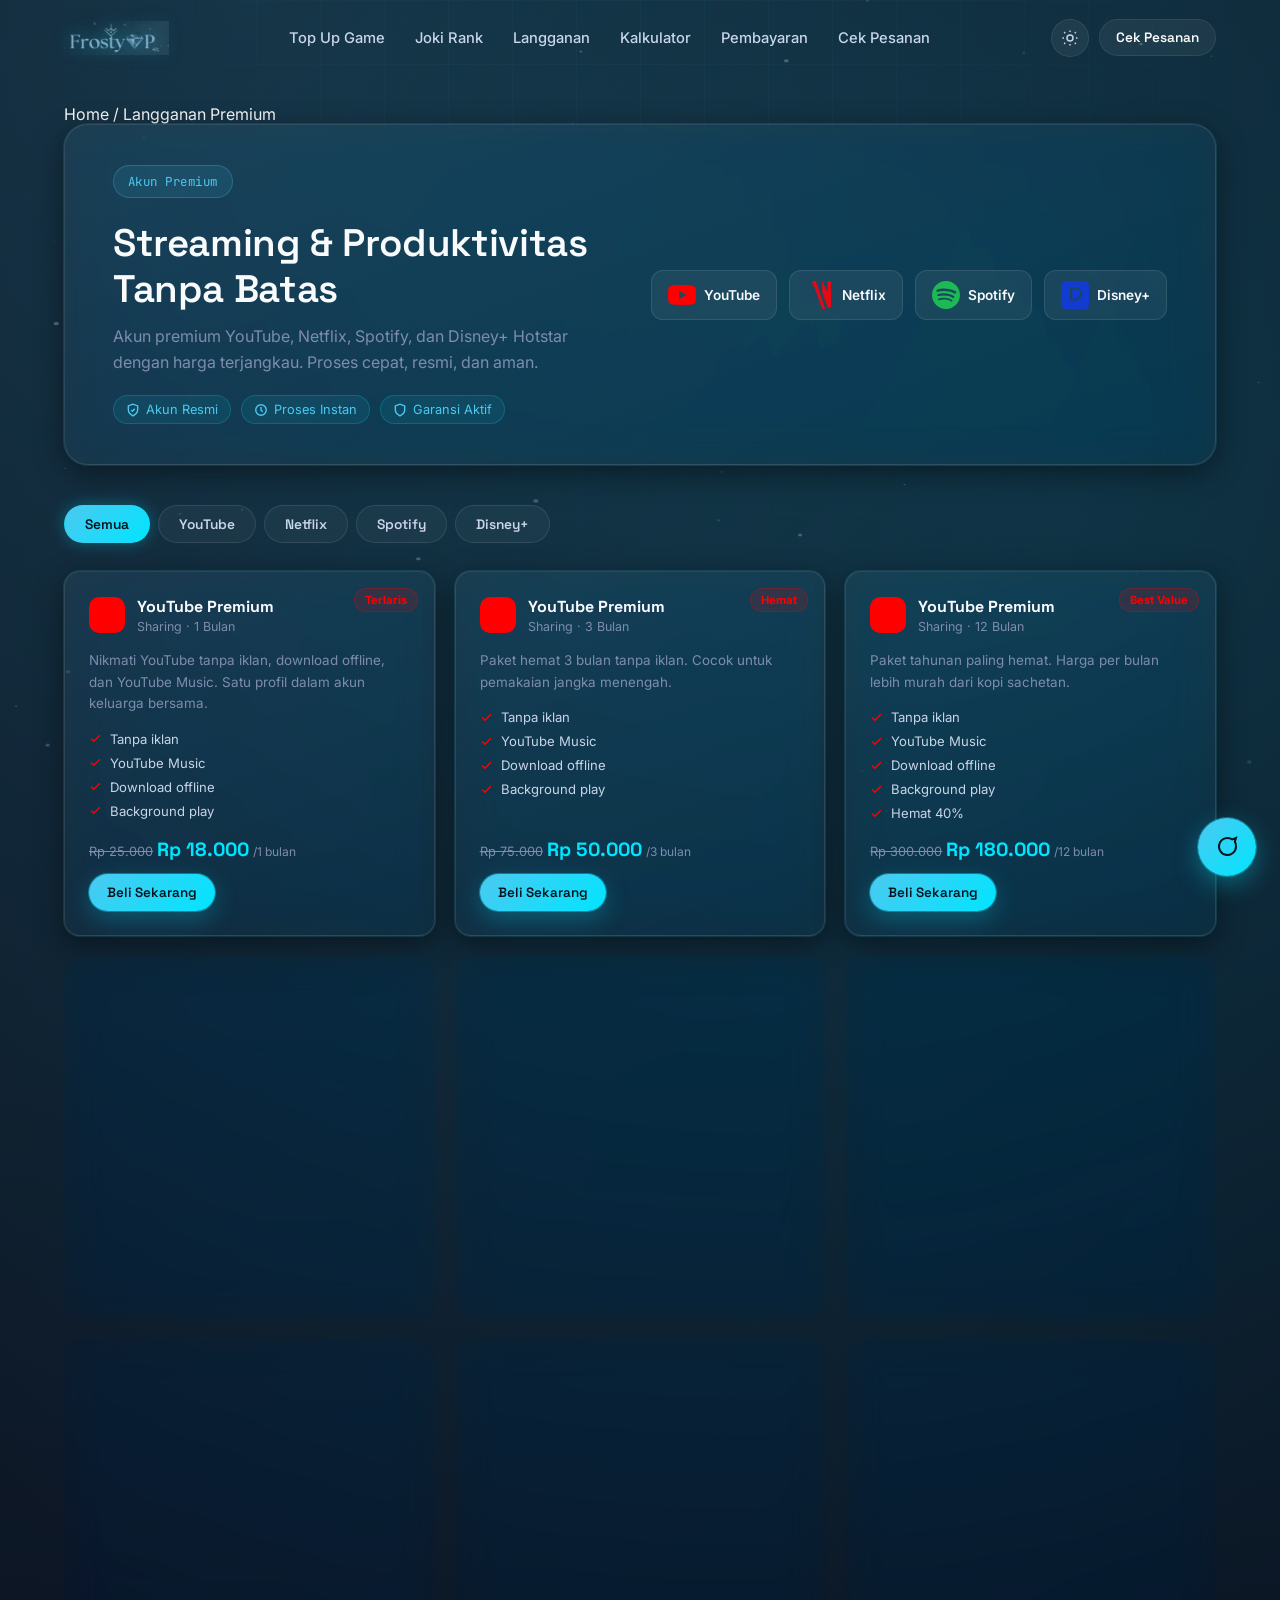
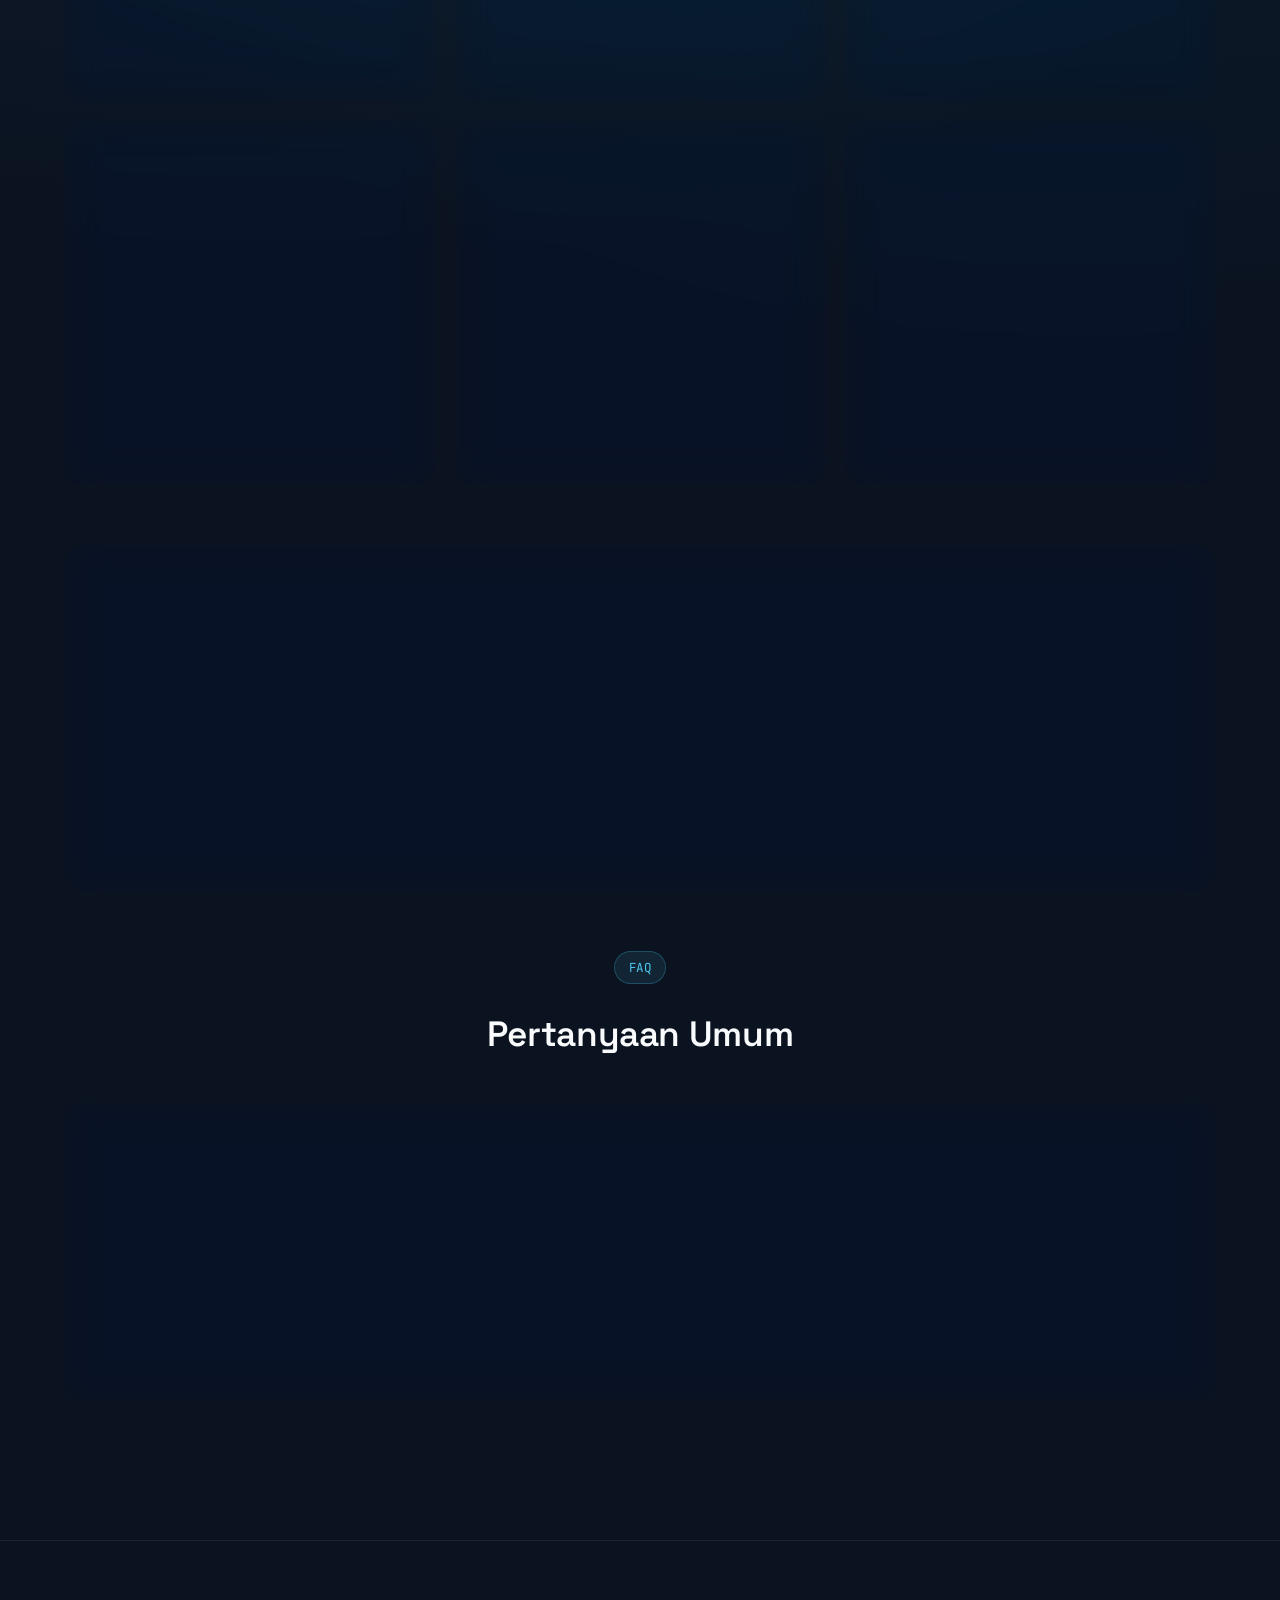
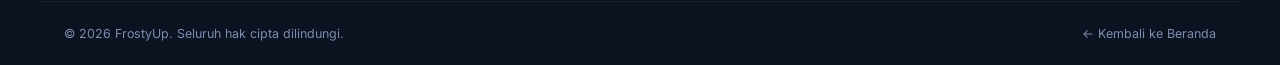
==== apk.html @ 69b1273c "Add files via upload" ====
<!DOCTYPE html>
<html lang="id">
<head>
<meta charset="UTF-8">
<meta name="viewport" content="width=device-width, initial-scale=1.0">
<title>Langganan Premium — FrostyUp</title>
<meta name="description" content="Beli akun premium YouTube, Netflix, Spotify, Disney+ Hotstar harga murah, proses otomatis, dan aman di FrostyUp.">
<link rel="preconnect" href="https://fonts.googleapis.com">
<link rel="preconnect" href="https://fonts.gstatic.com" crossorigin>
<link href="https://fonts.googleapis.com/css2?family=Space+Grotesk:wght@500;600;700&family=Inter:wght@400;500;600;700&family=JetBrains+Mono:wght@500&display=swap" rel="stylesheet">
<link rel="stylesheet" href="style.css">
<link rel="stylesheet" href="apk.css">
</head>
<body>

<div class="bg-frost" aria-hidden="true">
  <canvas id="frostCanvas"></canvas>
  <div class="bg-grid"></div>
</div>

<!-- NAVBAR -->
<header class="nav" id="nav">
  <div class="nav-inner container">
    <a href="index.html" class="brand">
      <span class="brand-mark">
        <img src="logo.png" alt="FrostyUp" class="brand-logo-img">
      </span>
    </a>
    <nav class="nav-links">
      <a href="index.html#games">Top Up Game</a>
      <a href="joki.html">Joki Rank</a>
      <a href="apk.html" class="active">Langganan</a>
      <a href="kalkulator.html">Kalkulator</a>
      <a href="index.html#payment">Pembayaran</a>
      <a href="index.html#cek-pesanan">Cek Pesanan</a>
    </nav>
    <div class="nav-actions">
      <button class="icon-btn" id="themeToggle" aria-label="Ganti tema">
        <svg id="iconSun" viewBox="0 0 24 24" width="18" height="18" fill="none" stroke="currentColor" stroke-width="2"><circle cx="12" cy="12" r="4"/><path d="M12 2v2M12 20v2M4.2 4.2l1.4 1.4M18.4 18.4l1.4 1.4M2 12h2M20 12h2M4.2 19.8l1.4-1.4M18.4 5.6l1.4-1.4"/></svg>
        <svg id="iconMoon" viewBox="0 0 24 24" width="18" height="18" fill="none" stroke="currentColor" stroke-width="2" style="display:none"><path d="M21 12.8A9 9 0 1 1 11.2 3a7 7 0 0 0 9.8 9.8Z"/></svg>
      </button>
      <a href="index.html#cek-pesanan" class="btn btn-ghost btn-sm">Cek Pesanan</a>
    </div>
    <button class="burger" id="burger" aria-label="Buka menu" aria-expanded="false"><span></span><span></span><span></span></button>
  </div>
</header>

<div class="mobile-drawer" id="mobileDrawer">
  <a href="index.html#games">Top Up Game</a>
  <a href="joki.html">Joki Rank</a>
  <a href="apk.html">Langganan</a>
  <a href="kalkulator.html">Kalkulator</a>
  <a href="index.html#payment">Pembayaran</a>
  <a href="index.html#cek-pesanan">Cek Pesanan</a>
</div>

<main class="apk-main">
  <div class="container">

    <nav class="breadcrumb" aria-label="Breadcrumb">
      <a href="index.html">Home</a>
      <span>/</span>
      <span class="current">Langganan Premium</span>
    </nav>

    <!-- HERO -->
    <div class="apk-hero glass">
      <div class="apk-hero-text">
        <span class="eyebrow eyebrow-light">Akun Premium</span>
        <h1>Streaming &amp; Produktivitas<br>Tanpa Batas</h1>
        <p class="muted">Akun premium YouTube, Netflix, Spotify, dan Disney+ Hotstar dengan harga terjangkau. Proses cepat, resmi, dan aman.</p>
        <div class="apk-hero-badges">
          <span class="trust-badge"><svg width="14" height="14" viewBox="0 0 24 24" fill="none" stroke="currentColor" stroke-width="2.4"><path d="M12 2 4 5v6c0 5 3.5 8.5 8 11 4.5-2.5 8-6 8-11V5l-8-3Z"/><path d="m9 12 2 2 4-4"/></svg> Akun Resmi</span>
          <span class="trust-badge"><svg width="14" height="14" viewBox="0 0 24 24" fill="none" stroke="currentColor" stroke-width="2.4"><circle cx="12" cy="12" r="9"/><path d="M12 7v5l3 3"/></svg> Proses Instan</span>
          <span class="trust-badge"><svg width="14" height="14" viewBox="0 0 24 24" fill="none" stroke="currentColor" stroke-width="2.4"><path d="M12 22s8-4 8-10V5l-8-3-8 3v7c0 6 8 10 8 10Z"/></svg> Garansi Aktif</span>
        </div>
      </div>
      <div class="apk-hero-logos">
        <div class="app-logo-chip yt">
          <svg viewBox="0 0 24 24" width="28" height="28" fill="#FF0000"><path d="M23.5 6.2a3 3 0 0 0-2.1-2.1C19.5 3.5 12 3.5 12 3.5s-7.5 0-9.4.6A3 3 0 0 0 .5 6.2C0 8.1 0 12 0 12s0 3.9.5 5.8a3 3 0 0 0 2.1 2.1c1.9.6 9.4.6 9.4.6s7.5 0 9.4-.6a3 3 0 0 0 2.1-2.1C24 15.9 24 12 24 12s0-3.9-.5-5.8ZM9.7 15.5V8.5l6.3 3.5-6.3 3.5Z"/></svg>
          YouTube
        </div>
        <div class="app-logo-chip nf">
          <svg viewBox="0 0 24 24" width="28" height="28" fill="#E50914"><path d="M5.398 0v.006c3.028 8.556 5.37 15.175 8.348 23.622.943.26 1.89.516 2.833.771L8.487 0H5.398zm8.489 0v9.63L18.6 22.951c.942-.259 1.89-.515 2.833-.771V0h-2.946v9.63zm-5.54 0H5.398v2.996h2.949V0zm-2.946 0v2.996h2.946V0H5.401Z"/></svg>
          Netflix
        </div>
        <div class="app-logo-chip sp">
          <svg viewBox="0 0 24 24" width="28" height="28" fill="#1DB954"><path d="M12 0C5.4 0 0 5.4 0 12s5.4 12 12 12 12-5.4 12-12S18.66 0 12 0zm5.521 17.34c-.24.359-.66.48-1.021.24-2.82-1.74-6.36-2.101-10.561-1.141-.418.122-.779-.179-.899-.539-.12-.421.18-.78.54-.9 4.56-1.021 8.52-.6 11.64 1.32.42.18.479.659.301 1.02zm1.44-3.3c-.301.42-.841.6-1.262.3-3.239-1.98-8.159-2.58-11.939-1.38-.479.12-1.02-.12-1.14-.6-.12-.48.12-1.021.6-1.141C9.6 9.9 15 10.561 18.72 12.84c.361.181.54.78.241 1.2zm.12-3.36C15.24 8.4 8.82 8.16 5.16 9.301c-.6.179-1.2-.181-1.38-.721-.18-.601.18-1.2.72-1.381 4.26-1.26 11.28-1.02 15.721 1.621.539.3.719 1.02.419 1.56-.299.421-1.02.599-1.559.3z"/></svg>
          Spotify
        </div>
        <div class="app-logo-chip ds">
          <svg viewBox="0 0 24 24" width="28" height="28" fill="#113CCF"><path d="M3.78 0a3.782 3.782 0 0 0-2.67 1.107A3.782 3.782 0 0 0 0 3.776v16.448A3.782 3.782 0 0 0 3.78 24h16.44A3.782 3.782 0 0 0 24 20.224V3.776A3.782 3.782 0 0 0 20.22 0H3.78zm8.326 5.488c1.71 0 3.098.52 4.164 1.557 1.066 1.038 1.6 2.396 1.6 4.078 0 1.672-.54 3.025-1.617 4.063-1.078 1.037-2.472 1.556-4.18 1.556H7.788V5.488h4.318zm-.07 1.665H9.57v7.924h2.504c1.276 0 2.277-.377 3.003-1.132.726-.755 1.09-1.79 1.09-3.104 0-1.303-.36-2.328-1.08-3.077-.718-.748-1.717-1.121-2.995-1.121l-.035.51z"/></svg>
          Disney+
        </div>
      </div>
    </div>

    <!-- FILTER TABS -->
    <div class="apk-filter-wrap" id="apkFilterWrap">
      <button class="apk-filter-btn active" data-filter="all">Semua</button>
      <button class="apk-filter-btn" data-filter="youtube">YouTube</button>
      <button class="apk-filter-btn" data-filter="netflix">Netflix</button>
      <button class="apk-filter-btn" data-filter="spotify">Spotify</button>
      <button class="apk-filter-btn" data-filter="disney">Disney+</button>
    </div>

    <!-- PRODUCT GRID -->
    <div class="apk-grid" id="apkGrid">
      <!-- Diisi oleh apk.js -->
    </div>

    <!-- HOW IT WORKS -->
    <section class="apk-how glass" style="margin-top:60px;">
      <div class="section-head">
        <span class="eyebrow eyebrow-light">Cara Pembelian</span>
        <h2>Cara Beli Akun Premium</h2>
      </div>
      <div class="apk-steps">
        <div class="apk-step">
          <div class="apk-step-num">1</div>
          <h4>Pilih Produk</h4>
          <p class="muted">Pilih layanan dan durasi langganan yang sesuai kebutuhanmu.</p>
        </div>
        <div class="apk-step-arrow">
          <svg width="24" height="24" viewBox="0 0 24 24" fill="none" stroke="currentColor" stroke-width="2"><path d="M5 12h14M13 6l6 6-6 6"/></svg>
        </div>
        <div class="apk-step">
          <div class="apk-step-num">2</div>
          <h4>Isi Data Kontak</h4>
          <p class="muted">Masukkan email aktifmu untuk pengiriman akun/informasi login.</p>
        </div>
        <div class="apk-step-arrow">
          <svg width="24" height="24" viewBox="0 0 24 24" fill="none" stroke="currentColor" stroke-width="2"><path d="M5 12h14M13 6l6 6-6 6"/></svg>
        </div>
        <div class="apk-step">
          <div class="apk-step-num">3</div>
          <h4>Bayar</h4>
          <p class="muted">Pilih metode pembayaran favoritmu — QRIS, transfer bank, e-wallet.</p>
        </div>
        <div class="apk-step-arrow">
          <svg width="24" height="24" viewBox="0 0 24 24" fill="none" stroke="currentColor" stroke-width="2"><path d="M5 12h14M13 6l6 6-6 6"/></svg>
        </div>
        <div class="apk-step">
          <div class="apk-step-num">4</div>
          <h4>Terima Info Akun</h4>
          <p class="muted">Data akun/voucher dikirim otomatis ke emailmu dalam hitungan menit.</p>
        </div>
      </div>
    </section>

    <!-- FAQ -->
    <section style="margin-top:60px; margin-bottom:60px;">
      <div class="section-head">
        <span class="eyebrow eyebrow-light">FAQ</span>
        <h2>Pertanyaan Umum</h2>
      </div>
      <div class="apk-faq-list glass">
        <details class="apk-faq-item">
          <summary>Apakah akun yang dijual resmi/legal?</summary>
          <p>Ya. Semua akun yang kami jual adalah akun resmi berlisensi dari platform masing-masing. Kami tidak menjual akun hasil pembajakan atau cracking.</p>
        </details>
        <details class="apk-faq-item">
          <summary>Berapa lama akun aktif setelah dibeli?</summary>
          <p>Durasi aktif sesuai dengan paket yang dipilih (1 bulan, 3 bulan, atau 12 bulan), dihitung sejak aktivasi. Detail durasi tertera di setiap kartu produk.</p>
        </details>
        <details class="apk-faq-item">
          <summary>Bagaimana kalau akun bermasalah sebelum masa aktif habis?</summary>
          <p>Semua produk bergaransi selama masa aktif berlangsung. Hubungi CS kami lewat live chat atau WhatsApp, dan kami akan membantu mengganti akun yang bermasalah.</p>
        </details>
        <details class="apk-faq-item">
          <summary>Apakah bisa dipakai di HP dan laptop sekaligus?</summary>
          <p>Tergantung jenis paket. Paket "Sharing" berbagi screen dengan pengguna lain di profil berbeda; paket "Private" khusus untuk akun sendiri yang bisa dipakai di semua perangkat yang didukung masing-masing platform.</p>
        </details>
        <details class="apk-faq-item">
          <summary>Apakah saya perlu ubah password akun?</summary>
          <p>Untuk akun sharing: jangan ubah password karena akan mengganggu pengguna lain. Untuk akun private: kami rekomendasikan untuk mengubah password setelah menerima informasi login.</p>
        </details>
      </div>
    </section>

  </div>
</main>

<!-- FOOTER -->
<footer class="footer">
  <div class="container footer-bottom">
    <span>© 2026 FrostyUp. Seluruh hak cipta dilindungi.</span>
    <a href="index.html">← Kembali ke Beranda</a>
  </div>
</footer>

<!-- FAB -->
<div class="fab-wrap" id="fabWrap">
  <div class="fab-menu" id="fabMenu">
    <a href="#" class="fab-item wa">WhatsApp</a>
    <a href="#" class="fab-item tg">Telegram</a>
    <a href="#" class="fab-item dc">Discord</a>
  </div>
  <button class="fab-main" id="fabMain" aria-label="Buka live chat">
    <svg width="24" height="24" viewBox="0 0 24 24" fill="none" stroke="currentColor" stroke-width="2"><path d="M21 11.5a8.5 8.5 0 1 1-3.8-7.1L21 3l-1.2 3.6c.78 1.36 1.2 2.85 1.2 4.4Z"/></svg>
  </button>
</div>

<div class="toast" id="toast"></div>

<script src="common.js"></script>
<script src="apk.js"></script>
</body>
</html>
---- style.css ----
/* ===================================================================
   FrostyUp — Design Tokens
   Color: Dark Navy #0B1220, Ice Blue #4CC9F0, Cyan Glow #00E5FF,
          White Frost #F8FAFC, Deep Slate #131C2E, Success #2DD4BF
   Type: Space Grotesk (display) / Inter (body) / JetBrains Mono (data)
=================================================================== */

:root{
  --navy: #0B1220;
  --navy-soft: #0F1830;
  --slate: #131C2E;
  --slate-2: #1A2540;
  --ice: #4CC9F0;
  --cyan: #00E5FF;
  --frost: #F8FAFC;
  --frost-dim: #C9D5E8;
  --muted: #7E8CAD;
  --success: #2DD4BF;
  --danger: #FB7185;
  --warn: #FBBF24;

  --grad-cyan: linear-gradient(135deg, var(--ice), var(--cyan));
  --grad-bg: radial-gradient(circle at 20% 0%, rgba(76,201,240,0.16), transparent 55%),
             radial-gradient(circle at 85% 15%, rgba(0,229,255,0.10), transparent 50%),
             var(--navy);

  --radius-sm: 10px;
  --radius-md: 16px;
  --radius-lg: 24px;
  --radius-xl: 32px;

  --shadow-glow: 0 0 0 1px rgba(76,201,240,0.15), 0 8px 30px rgba(0,0,0,0.45);
  --shadow-glow-strong: 0 0 24px rgba(0,229,255,0.35), 0 8px 30px rgba(0,0,0,0.5);

  --ff-display: 'Space Grotesk', 'Inter', sans-serif;
  --ff-body: 'Inter', sans-serif;
  --ff-mono: 'JetBrains Mono', monospace;

  --container: 1200px;
  --nav-h: 76px;

  color-scheme: dark;
}

html.light{
  --navy: #EEF3FB;
  --navy-soft: #F6F9FE;
  --slate: #FFFFFF;
  --slate-2: #F1F5FB;
  --frost: #0B1220;
  --frost-dim: #33425E;
  --muted: #5C6B8A;
  --grad-bg: radial-gradient(circle at 20% 0%, rgba(76,201,240,0.18), transparent 55%),
             radial-gradient(circle at 85% 15%, rgba(0,229,255,0.12), transparent 50%),
             var(--navy);
  color-scheme: light;
}

*{ box-sizing: border-box; margin:0; padding:0; }
html{ scroll-behavior: auto; overflow-x: hidden; max-width: 100%; }

body{
  font-family: var(--ff-body);
  background: var(--grad-bg);
  color: var(--frost);
  -webkit-font-smoothing: antialiased;
  overflow-x: hidden;
  min-height: 100vh;
  transition: background .4s ease, color .4s ease;
}

a{ color: inherit; text-decoration: none; }
ul, ol{ list-style: none; }
img{ max-width: 100%; display:block; }
button{ font-family: inherit; cursor: pointer; border:none; background:none; color:inherit; }
input{ font-family: inherit; }

.container{
  width: 100%;
  max-width: var(--container);
  margin: 0 auto;
  padding: 0 24px;
}

.visually-hidden{
  position:absolute; width:1px; height:1px; overflow:hidden; clip:rect(0,0,0,0);
}

h1,h2,h3,h4,h5{
  font-family: var(--ff-display);
  font-weight: 600;
  line-height: 1.15;
  letter-spacing: -0.01em;
}

.muted{ color: var(--muted); }

.text-gradient{
  background: var(--grad-cyan);
  -webkit-background-clip: text;
  background-clip: text;
  color: transparent;
}

@media (prefers-reduced-motion: reduce){
  *{ animation-duration: 0.001ms !important; animation-iteration-count: 1 !important; transition-duration: 0.001ms !important; scroll-behavior: auto !important; }
}

/* ===================== Background layers ===================== */
.bg-frost{
  position: fixed; inset:0; z-index:-2; overflow:hidden; pointer-events:none;
}
#frostCanvas{ position:absolute; inset:0; width:100%; height:100%; opacity:.55; }
.bg-grid{
  position:absolute; inset:0;
  background-image:
    linear-gradient(rgba(76,201,240,0.05) 1px, transparent 1px),
    linear-gradient(90deg, rgba(76,201,240,0.05) 1px, transparent 1px);
  background-size: 64px 64px;
  mask-image: radial-gradient(circle at 50% 0%, rgba(0,0,0,0.9), transparent 70%);
}

/* ===================== Glassmorphism ===================== */
.glass{
  background: linear-gradient(160deg, rgba(255,255,255,0.06), rgba(255,255,255,0.02));
  border: 1px solid rgba(255,255,255,0.10);
  border-radius: var(--radius-lg);
  backdrop-filter: blur(18px) saturate(140%);
  -webkit-backdrop-filter: blur(18px) saturate(140%);
  box-shadow: var(--shadow-glow);
}
html.light .glass{
  background: linear-gradient(160deg, rgba(255,255,255,0.75), rgba(255,255,255,0.45));
  border: 1px solid rgba(11,18,32,0.08);
  box-shadow: 0 8px 30px rgba(76,201,240,0.12);
}

/* ===================== Buttons ===================== */
.btn{
  display: inline-flex; align-items:center; justify-content:center; gap:8px;
  font-family: var(--ff-display);
  font-weight: 600;
  font-size: 0.95rem;
  padding: 13px 24px;
  border-radius: 999px;
  white-space: nowrap;
  transition: transform .25s ease, box-shadow .25s ease, background .25s ease, color .25s ease, border-color .25s ease;
}
.btn:active{ transform: translateY(1px) scale(.98); }
.btn-sm{ padding: 9px 16px; font-size: 0.85rem; }
.btn-lg{ padding: 16px 30px; font-size: 1rem; }

.btn-primary{
  background: var(--grad-cyan);
  color: #04141C;
  box-shadow: 0 0 0 1px rgba(0,229,255,0.4), 0 8px 24px rgba(0,229,255,0.25);
}
.btn-primary:hover{
  box-shadow: 0 0 0 1px rgba(0,229,255,0.6), 0 0 30px rgba(0,229,255,0.55), 0 10px 28px rgba(0,229,255,0.3);
  transform: translateY(-2px);
}

.btn-outline{
  background: transparent;
  border: 1.5px solid rgba(76,201,240,0.45);
  color: var(--frost);
}
.btn-outline:hover{
  border-color: var(--cyan);
  box-shadow: 0 0 18px rgba(0,229,255,0.25);
  transform: translateY(-2px);
}

.btn-ghost{
  background: rgba(255,255,255,0.06);
  color: var(--frost);
  border: 1px solid rgba(255,255,255,0.08);
}
.btn-ghost:hover{ background: rgba(255,255,255,0.12); }

.icon-btn{
  width: 38px; height: 38px;
  display: flex; align-items:center; justify-content:center;
  border-radius: 50%;
  background: rgba(255,255,255,0.06);
  border: 1px solid rgba(255,255,255,0.08);
  color: var(--frost-dim);
  transition: all .2s ease;
  font-size: .72rem; font-weight:700; letter-spacing:.5px;
}
.icon-btn:hover{ color: var(--cyan); border-color: rgba(0,229,255,0.4); }

/* ===================== Navbar ===================== */
.nav{
  position: fixed; top:0; left:0; right:0; z-index: 200;
  height: var(--nav-h);
  display:flex; align-items:center;
  transition: background .3s ease, border-color .3s ease, height .3s ease;
  border-bottom: 1px solid transparent;
}
.nav.scrolled{
  background: rgba(11,18,32,0.72);
  backdrop-filter: blur(16px) saturate(140%);
  -webkit-backdrop-filter: blur(16px) saturate(140%);
  border-bottom: 1px solid rgba(255,255,255,0.08);
  height: 64px;
}
html.light .nav.scrolled{ background: rgba(238,243,251,0.78); }

.nav-inner{ display:flex; align-items:center; justify-content:space-between; gap: 24px; }

.brand{ display:flex; align-items:center; gap:10px; }
.brand-mark{ display:flex; filter: drop-shadow(0 0 8px rgba(0,229,255,0.5)); }
.brand-mark.small{ filter: drop-shadow(0 0 6px rgba(0,229,255,0.4)); }
.brand-logo-img{ height: 34px; width: auto; display:block; }
.brand-mark.small .brand-logo-img{ height: 26px; }
.brand-name{ font-family: var(--ff-display); font-weight:700; font-size:1.3rem; letter-spacing:-0.02em; }
.brand-accent{ color: var(--cyan); }

.nav-links{ display:flex; align-items:center; gap: 30px; }
.nav-links a{
  font-size: 0.92rem; font-weight:500; color: var(--frost-dim);
  position:relative; transition: color .2s ease;
}
.nav-links a::after{
  content:''; position:absolute; left:0; bottom:-8px; width:0; height:2px;
  background: var(--grad-cyan); transition: width .25s ease; border-radius:2px;
}
.nav-links a:hover{ color: var(--frost); }
.nav-links a:hover::after{ width:100%; }

.nav-actions{ display:flex; align-items:center; gap: 10px; }
.burger{ display:none; flex-direction:column; gap:5px; width:32px; height:32px; align-items:center; justify-content:center; }
.burger span{ width:20px; height:2px; background: var(--frost); border-radius:2px; transition: all .25s ease; }
.burger.open span:nth-child(1){ transform: translateY(7px) rotate(45deg); }
.burger.open span:nth-child(2){ opacity:0; }
.burger.open span:nth-child(3){ transform: translateY(-7px) rotate(-45deg); }

.mobile-drawer{
  position: fixed; top: var(--nav-h); right:0; width: min(82vw, 340px); height: calc(100vh - var(--nav-h));
  background: rgba(11,18,32,0.96); backdrop-filter: blur(20px);
  border-left: 1px solid rgba(255,255,255,0.08);
  display:flex; flex-direction:column; gap: 4px; padding: 24px;
  transform: translateX(100%); transition: transform .3s ease;
  z-index: 199; overflow-y:auto;
}
html.light .mobile-drawer{ background: rgba(238,243,251,0.98); }
.mobile-drawer.open{ transform: translateX(0); }
.mobile-drawer a{ padding: 14px 8px; font-weight:500; border-bottom:1px solid rgba(255,255,255,0.06); }
.drawer-cta{ display:flex; flex-direction:column; gap:10px; margin-top: 20px; }
.drawer-cta .btn{ width:100%; }

/* ===================== Hero ===================== */
.hero-banner{
  position: relative;
  padding: calc(var(--nav-h) + 32px) 0 60px;
  overflow: hidden;
}
.hero-banner::before{
  content:''; position:absolute; inset:-10%; z-index:-1; pointer-events:none;
  background:
    radial-gradient(ellipse 700px 500px at 15% 20%, rgba(76,201,240,0.22), transparent 60%),
    radial-gradient(ellipse 600px 600px at 85% 15%, rgba(0,229,255,0.16), transparent 55%),
    radial-gradient(ellipse 500px 400px at 75% 85%, rgba(76,201,240,0.12), transparent 60%),
    linear-gradient(180deg, rgba(0,229,255,0.04), transparent 40%);
  animation: heroGlowDrift 16s ease-in-out infinite;
}
@keyframes heroGlowDrift{
  0%, 100%{ transform: translate(0, 0) scale(1); }
  33%{ transform: translate(2%, -2%) scale(1.05); }
  66%{ transform: translate(-2%, 1.5%) scale(0.98); }
}
.hero-banner::after{
  content:''; position:absolute; inset:0; z-index:-1; pointer-events:none;
  background-image:
    linear-gradient(rgba(76,201,240,0.07) 1px, transparent 1px),
    linear-gradient(90deg, rgba(76,201,240,0.07) 1px, transparent 1px);
  background-size: 48px 48px;
  mask-image: radial-gradient(ellipse 900px 600px at 30% 30%, rgba(0,0,0,0.8), transparent 70%);
  animation: heroGridPan 22s linear infinite;
}
@keyframes heroGridPan{
  0%{ background-position: 0 0; }
  100%{ background-position: 48px 48px; }
}

.eyebrow{
  display:inline-flex; align-items:center; gap:8px;
  font-family: var(--ff-mono); font-size: 0.78rem; letter-spacing: .04em;
  color: var(--ice); padding: 7px 14px; border-radius: 999px;
  background: rgba(76,201,240,0.08); border:1px solid rgba(76,201,240,0.25);
  margin-bottom: 22px;
}
.eyebrow-light{ background: rgba(76,201,240,0.1); }
.eyebrow-warn{ color: var(--warn); background: rgba(251,191,36,0.1); border-color: rgba(251,191,36,0.3); }
.eyebrow-warn .dot-pulse{ background: var(--warn); box-shadow: 0 0 0 0 rgba(251,191,36,0.6); animation-name: pulseDotWarn; }
@keyframes pulseDotWarn{
  0%{ box-shadow: 0 0 0 0 rgba(251,191,36,0.55); }
  70%{ box-shadow: 0 0 0 7px rgba(251,191,36,0); }
  100%{ box-shadow: 0 0 0 0 rgba(251,191,36,0); }
}
.dot-pulse{
  width:7px; height:7px; border-radius:50%; background: var(--cyan);
  box-shadow: 0 0 0 0 rgba(0,229,255,0.6);
  animation: pulseDot 1.8s infinite;
}
@keyframes pulseDot{
  0%{ box-shadow: 0 0 0 0 rgba(0,229,255,0.55); }
  70%{ box-shadow: 0 0 0 7px rgba(0,229,255,0); }
  100%{ box-shadow: 0 0 0 0 rgba(0,229,255,0); }
}

/* ===================== Banner slider (carousel) ===================== */
.banner-slider{
  position: relative;
  border-radius: var(--radius-lg);
  overflow: hidden;
  box-shadow: var(--shadow-glow);
  border: 1px solid rgba(76,201,240,0.18);
}
.banner-track{
  display:flex;
  transition: transform .6s cubic-bezier(.65,0,.35,1);
  will-change: transform;
}
.banner-slide{
  position: relative;
  flex: 0 0 100%;
  min-height: 440px;
  display:flex; align-items:center;
  overflow: hidden;
}
.banner-slide::before{
  /* darkening + side fade so text always stays readable over any photo dropped in later */
  content:''; position:absolute; inset:0; z-index:1;
  background: linear-gradient(100deg, rgba(11,18,32,0.92) 0%, rgba(11,18,32,0.74) 38%, rgba(11,18,32,0.30) 68%, rgba(11,18,32,0.05) 100%);
}
.banner-slide-inner{
  position: relative; z-index:2;
  width: 100%; max-width: 560px;
  padding: 48px 5%;
}
.banner-title{
  font-size: clamp(1.9rem, 3.6vw, 2.7rem);
  margin-bottom: 14px;
  line-height: 1.15;
}
.banner-sub{
  font-size: 1.02rem; color: var(--frost-dim); max-width: 460px; margin-bottom: 26px; line-height:1.6;
}
.banner-cta{ display:flex; flex-wrap:wrap; gap: 14px; }

/* Placeholder gradient "art" per slide — swap for background-image: url(...) on
   .banner-slide when real photos are ready. Keep .banner-slide::before above
   the photo so the text stays legible. */
.ph-slide-1{ background:
    radial-gradient(ellipse 480px 380px at 82% 30%, rgba(0,229,255,0.35), transparent 60%),
    radial-gradient(ellipse 420px 420px at 95% 80%, rgba(76,201,240,0.30), transparent 65%),
    linear-gradient(120deg, #0B1220 0%, #0F1830 45%, #15213d 100%);
}
.ph-slide-2{ background:
    radial-gradient(ellipse 480px 380px at 80% 25%, rgba(251,191,36,0.30), transparent 60%),
    radial-gradient(ellipse 420px 420px at 95% 85%, rgba(251,113,133,0.22), transparent 65%),
    linear-gradient(120deg, #0B1220 0%, #1c1430 50%, #2a1530 100%);
}
.ph-slide-3{ background:
    radial-gradient(ellipse 480px 380px at 82% 28%, rgba(45,212,191,0.30), transparent 60%),
    radial-gradient(ellipse 420px 420px at 95% 80%, rgba(76,201,240,0.28), transparent 65%),
    linear-gradient(120deg, #0B1220 0%, #0f2330 50%, #102a2a 100%);
}
.ph-slide-4{ background:
    radial-gradient(ellipse 480px 380px at 80% 30%, rgba(0,229,255,0.32), transparent 60%),
    radial-gradient(ellipse 420px 420px at 92% 85%, rgba(168,85,247,0.22), transparent 65%),
    linear-gradient(120deg, #0B1220 0%, #181430 50%, #1b1240 100%);
}
.ph-slide-5{ background:
    radial-gradient(ellipse 480px 380px at 82% 28%, rgba(76,201,240,0.32), transparent 60%),
    radial-gradient(ellipse 420px 420px at 95% 82%, rgba(0,229,255,0.24), transparent 65%),
    linear-gradient(120deg, #0B1220 0%, #102035 50%, #122845 100%);
}

.banner-arrow{
  position:absolute; top:50%; transform: translateY(-50%); z-index:3;
  width:42px; height:42px; border-radius:50%;
  display:flex; align-items:center; justify-content:center;
  background: rgba(11,18,32,0.55); border: 1px solid rgba(255,255,255,0.16);
  color: var(--frost); cursor:pointer; backdrop-filter: blur(6px);
  transition: background .2s ease, border-color .2s ease, transform .2s ease;
}
.banner-arrow:hover{ background: rgba(76,201,240,0.25); border-color: rgba(76,201,240,0.5); }
.banner-arrow:active{ transform: translateY(-50%) scale(0.92); }
.banner-arrow-prev{ left:18px; }
.banner-arrow-next{ right:18px; }

.banner-dots{
  position:absolute; left:0; right:0; bottom:18px; z-index:3;
  display:flex; justify-content:center; gap:8px;
}
.banner-dot{
  width:8px; height:8px; border-radius:999px; border:none; padding:0; cursor:pointer;
  background: rgba(255,255,255,0.3);
  transition: width .3s ease, background .3s ease;
}
.banner-dot.active{ width:26px; background: var(--grad-cyan); }

/* Trust strip under the banner (carried over from old hero) */
.hero-trust-strip{
  display:flex; flex-wrap:wrap; align-items:center; justify-content:space-between;
  gap: 24px; margin-top: 28px;
}
.hero-badges{ display:flex; flex-wrap:wrap; gap: 10px 18px; }
.badge-trust{
  display:flex; align-items:center; gap:6px; font-size: 0.82rem; color: var(--frost-dim);
}
.badge-trust svg{ color: var(--success); flex-shrink:0; }

.hero-stats{
  display:grid; grid-template-columns: repeat(4, auto); gap: 28px;
}
.stat-num{
  font-family: var(--ff-display); font-size: 1.6rem; font-weight:700;
  background: var(--grad-cyan); -webkit-background-clip:text; background-clip:text; color:transparent;
}
.stat-label{ font-size: 0.78rem; color: var(--muted); margin-top: 4px; }

.hero-fade{
  position:absolute; bottom:0; left:0; right:0; height:120px;
  background: linear-gradient(to bottom, transparent, var(--navy));
  pointer-events:none;
}

@media (prefers-reduced-motion: reduce){
  .banner-track{ transition: none; }
  .hero-banner::before, .hero-banner::after{ animation: none; }
}

/* ===================== Logo strip ===================== */
.strip{ padding: 26px 0; border-top: 1px solid rgba(255,255,255,0.06); border-bottom: 1px solid rgba(255,255,255,0.06); }
.strip-inner{ display:flex; flex-wrap:wrap; align-items:center; gap: 24px; justify-content:space-between; }
.strip-label{ font-size: 0.78rem; color: var(--muted); font-family: var(--ff-mono); white-space:nowrap; }
.strip-logos{ display:flex; flex-wrap:wrap; gap: 28px; }
.strip-logos span{ font-family: var(--ff-display); font-weight:600; font-size: 0.95rem; color: var(--frost-dim); opacity:.8; }

/* ===================== Sections generic ===================== */
.section{ padding: 90px 0; }
.section-alt{ background: linear-gradient(180deg, transparent, rgba(76,201,240,0.035), transparent); }
.section-head{ max-width: 620px; margin: 0 auto 48px; text-align:center; }
.section-head h2{ font-size: clamp(1.6rem, 3vw, 2.2rem); margin: 8px 0 12px; }
.section-head p{ color: var(--muted); font-size: 1rem; }
.section-cta{ display:flex; justify-content:center; margin-top: 42px; }

/* ===================== Joki promo banner ===================== */
.joki-banner-section{ padding-top: 0; padding-bottom: 0; }
.joki-banner{
  display:flex; align-items:center; gap: 24px; padding: 28px 32px;
  transition: transform .25s ease, border-color .25s ease, box-shadow .25s ease;
}
.joki-banner:hover{
  transform: translateY(-3px);
  border-color: rgba(0,229,255,0.4);
  box-shadow: var(--shadow-glow-strong);
}
.joki-banner-visual{
  width: 130px; height: 130px; flex-shrink:0; border-radius: 16px;
  object-fit: cover; border: 1px solid rgba(76,201,240,0.25);
}
.joki-banner-text{ flex:1; min-width: 0; }
.joki-banner-text h3{ font-size: 1.15rem; margin: 4px 0 6px; }
.joki-banner-text p{ font-size: 0.88rem; }
.joki-banner-cta{ flex-shrink:0; white-space:nowrap; }

/* ===================== Game Grid ===================== */
.game-grid{
  display:grid; grid-template-columns: repeat(auto-fill, minmax(min(190px, 100%), 1fr)); gap: 20px;
}
.game-card{
  display:block;
  position:relative; border-radius: var(--radius-md); overflow:hidden;
  background: linear-gradient(160deg, rgba(255,255,255,0.06), rgba(255,255,255,0.015));
  border: 1px solid rgba(255,255,255,0.08);
  transition: transform .3s ease, border-color .3s ease, box-shadow .3s ease;
  cursor: pointer;
}
.game-card:hover{
  transform: translateY(-6px);
  border-color: rgba(0,229,255,0.4);
  box-shadow: var(--shadow-glow-strong);
}
.game-thumb{
  height: 130px; display:flex; align-items:center; justify-content:center;
  font-size: 2.6rem; position:relative;
}
.game-thumb::after{
  content:''; position:absolute; inset:0; z-index:1;
  background: linear-gradient(180deg, transparent 40%, rgba(11,18,32,0.55));
}

/* ---------- Game icon (logo image OR emoji fallback) ----------
   Shared across homepage cards, game switcher chips, and the
   topup page header — sizing controlled per-context via the
   extra class passed into getGameIcon(g, sizeClass).
---------------------------------------------------------- */
.game-icon-emoji{ position:relative; z-index:1; line-height:1; }
.game-icon-img{ position:relative; z-index:1; object-fit: contain; }

.card-icon.game-icon-img{
  position:absolute; inset:0; width:100%; height:100%;
  object-fit: cover; border-radius:0; box-shadow:none; z-index:0;
}
.card-icon.game-icon-emoji{ font-size: 2.6rem; }

.gs-icon.game-icon-img{ width: 20px; height: 20px; border-radius: 4px; }
.gs-icon.game-icon-emoji{ font-size: 1rem; line-height:1; }

.header-icon.game-icon-img{ width: 40px; height: 40px; border-radius: 10px; }
.header-icon.game-icon-emoji{ font-size: 1.8rem; }

.game-trending{
  position:absolute; top:10px; left:10px; z-index:2;
  font-size: 0.66rem; font-weight:700; letter-spacing:.03em;
  padding: 4px 9px; border-radius: 999px; color:#04141C;
  background: var(--grad-cyan);
}
.game-body{ padding: 14px; }
.game-name{ font-weight:600; font-size: 0.96rem; margin-bottom: 3px; }
.game-cat{ font-size: 0.74rem; color: var(--muted); margin-bottom: 14px; }
.game-btn{
  display:block;
  width:100%; text-align:center; padding: 9px 0; border-radius: 999px;
  font-size: 0.82rem; font-weight:600; font-family: var(--ff-display);
  background: rgba(76,201,240,0.1); border: 1px solid rgba(76,201,240,0.3); color: var(--ice);
  transition: all .2s ease;
}
.game-card:hover .game-btn{ background: var(--grad-cyan); color:#04141C; border-color: transparent; }

/* ===================== Flow ===================== */
.flow-wrap{ position:relative; }
.flow-track{
  position:absolute; top: 28px; left: 0; right:0; height:2px;
  background: linear-gradient(90deg, transparent, rgba(76,201,240,0.4), transparent);
  display:none;
}
.flow-steps{
  display:grid; grid-template-columns: repeat(6, 1fr); gap: 18px;
  counter-reset: step;
}
.flow-step{ text-align:center; padding: 0 6px; }
.flow-icon{
  width:56px; height:56px; margin: 0 auto 16px; border-radius:16px;
  display:flex; align-items:center; justify-content:center;
  background: rgba(76,201,240,0.08); border: 1px solid rgba(76,201,240,0.25); color: var(--cyan);
  position: relative;
}
.flow-step h3{ font-size: 0.96rem; margin-bottom:6px; }
.flow-step p{ font-size: 0.8rem; color: var(--muted); line-height:1.5; }

/* ===================== Payment ===================== */
.payment-grid{
  display:grid; grid-template-columns: repeat(auto-fill, minmax(min(140px, 100%), 1fr)); gap: 16px;
}
.pay-item{
  flex-direction: column; gap: 10px; padding: 18px 10px; border-radius: var(--radius-md);
  display:flex; align-items:center; justify-content:center;
  background: linear-gradient(160deg, rgba(255,255,255,0.05), rgba(255,255,255,0.01));
  border: 1px solid rgba(255,255,255,0.08);
  transition: all .3s ease;
}
.pay-name{ font-family: var(--ff-display); font-weight:600; color: var(--frost-dim); font-size: 0.85rem; }
.pay-item:hover{
  transform: translateY(-4px) scale(1.03);
  border-color: rgba(0,229,255,0.45);
  box-shadow: 0 0 22px rgba(0,229,255,0.22);
}
.pay-item:hover .pay-name{ color: var(--cyan); }
.pay-more{ background: rgba(76,201,240,0.06); aspect-ratio: 2/1; }
.pay-more span{ color: var(--ice); font-size: 0.85rem; font-weight:600; }

/* Payment brand logo badges — flat-color chips standing in for official
   logos (no external image dependency, brand-accurate hues) */
.pay-logo{
  width: 44px; height: 44px; border-radius: 12px;
  display:flex; align-items:center; justify-content:center;
  font-family: var(--ff-display); font-weight:800; font-size: 0.7rem; letter-spacing: -0.02em;
  color: #fff; flex-shrink:0;
}
.pay-logo-qris{ background: linear-gradient(135deg, #00529C, #D71921); font-size: 0.56rem; }
.pay-logo-dana{ background: #118EEA; font-size: 1.1rem; }
.pay-logo-ovo{ background: #4C3494; font-size: 0.62rem; }
.pay-logo-gopay{ background: #00AA13; font-size: 1.1rem; }
.pay-logo-shopeepay{ background: #EE4D2D; font-size: 1.1rem; }
.pay-logo-bca{ background: #0066AE; font-size: 0.58rem; }
.pay-logo-bri{ background: #00529C; font-size: 0.6rem; }
.pay-logo-mandiri{ background: #003D79; font-size: 1.1rem; }
.pay-logo-bni{ background: #FF7A00; font-size: 0.62rem; }
.pay-logo-va{ background: rgba(76,201,240,0.14); color: var(--cyan); }
.pay-logo-ewallet{ background: rgba(76,201,240,0.14); color: var(--cyan); }

/* ===================== Cek Pesanan ===================== */
.cek-grid{ display:grid; grid-template-columns: 1.1fr 0.9fr; gap: 48px; align-items:start; }
.invoice-box{
  display:flex; gap: 10px; padding: 10px; margin: 28px 0 32px;
}
.invoice-box input{
  flex:1; background:transparent; border:none; outline:none; color: var(--frost);
  font-family: var(--ff-mono); font-size: 0.92rem; padding: 0 10px;
}
.invoice-box input::placeholder{ color: var(--muted); }

.status-track{ display:flex; flex-direction:column; gap: 22px; }
.status-step{ display:flex; gap: 16px; align-items:flex-start; opacity:.45; }
.status-step.done, .status-step.active{ opacity:1; }
.status-circle{
  width:30px; height:30px; flex-shrink:0; border-radius:50%; display:flex; align-items:center; justify-content:center;
  background: rgba(255,255,255,0.08); border: 1px solid rgba(255,255,255,0.12); font-size: 0.8rem;
}
.status-step.done .status-circle{ background: var(--success); color:#04241F; border-color:transparent; }
.status-step.active .status-circle{ background: var(--grad-cyan); color:#04141C; border-color:transparent; box-shadow: 0 0 14px rgba(0,229,255,0.55); animation: pulseDot 1.6s infinite; }
.status-step p{ font-size: 0.82rem; color: var(--muted); margin-top: 2px; }

.receipt{ padding: 28px; }
.receipt-head{ display:flex; justify-content:space-between; font-size: 0.8rem; color: var(--muted); margin-bottom: 18px; }
.receipt-id{ font-family: var(--ff-mono); color: var(--ice); }
.receipt-row{ display:flex; justify-content:space-between; font-size: 0.9rem; padding: 9px 0; color: var(--frost-dim); }
.receipt-row span:last-child{ color: var(--frost); font-weight:500; }
.receipt-divider{ height:1px; background: rgba(255,255,255,0.1); margin: 14px 0; }
.receipt-status{ display:flex; align-items:center; gap:8px; font-size: 0.88rem; font-weight:600; color: var(--success); }

/* ===================== Flash Sale ===================== */
.flashsale{ position:relative; }
.flash-head{ display:flex; flex-wrap:wrap; justify-content:space-between; align-items:center; gap: 24px; margin-bottom: 44px; }
.flash-head h2{ font-size: clamp(1.5rem, 3vw, 2rem); margin-top:6px; }
.countdown{ display:flex; align-items:center; gap: 10px; }
.cd-box{
  display:flex; flex-direction:column; align-items:center; gap:2px;
  background: rgba(255,255,255,0.06); border: 1px solid rgba(255,255,255,0.1);
  border-radius: 12px; padding: 10px 14px; min-width: 60px;
}
.cd-box span{ font-family: var(--ff-mono); font-size: 1.3rem; font-weight:700; color: var(--cyan); }
.cd-box label{ font-size: 0.65rem; color: var(--muted); }
.cd-sep{ color: var(--muted); font-weight:700; }

.flash-grid{ display:grid; grid-template-columns: repeat(auto-fit, minmax(min(220px, 100%), 1fr)); gap: 20px; }
.flash-card{ position:relative; padding: 22px; text-align:center; }
.flash-tag{
  position:absolute; top:14px; right:14px; background: var(--danger); color:#fff;
  font-size: 0.7rem; font-weight:700; padding: 4px 9px; border-radius: 999px;
}
.flash-thumb{ font-size: 2.4rem; margin-bottom: 14px; }
.flash-card h4{ font-size: 0.94rem; margin-bottom: 10px; }
.flash-price{ display:flex; flex-direction:column; gap:2px; margin-bottom: 14px; }
.flash-price .old{ font-size: 0.78rem; color: var(--muted); text-decoration: line-through; }
.flash-price .new{ font-family: var(--ff-display); font-weight:700; color: var(--cyan); font-size: 1.1rem; }
.flash-bar{ height:6px; border-radius:999px; background: rgba(255,255,255,0.08); overflow:hidden; margin-bottom: 8px; }
.flash-bar div{ height:100%; background: var(--grad-cyan); border-radius:999px; }
.flash-stock{ font-size: 0.74rem; color: var(--muted); }

/* ===================== Rewards (spin + checkin) ===================== */
.rewards-grid{ display:grid; grid-template-columns: 1fr 1fr; gap: 28px; }
.reward-card{ padding: 32px; }
.reward-card h3{ font-size: 1.3rem; margin: 8px 0 10px; }
.reward-card p{ margin-bottom: 22px; }

.spin-wheel-wrap{ position:relative; width: 220px; height:220px; margin: 0 auto 24px; }
.spin-wheel{
  width:100%; height:100%; border-radius:50%; position:relative; overflow:hidden;
  border: 4px solid rgba(76,201,240,0.35);
  box-shadow: 0 0 30px rgba(0,229,255,0.25), inset 0 0 20px rgba(0,229,255,0.1);
  transition: transform 3.2s cubic-bezier(.17,.89,.32,1.1);
  background: conic-gradient(from 0deg,
    rgba(76,201,240,0.18) 0deg 60deg,
    rgba(0,229,255,0.1) 60deg 120deg,
    rgba(76,201,240,0.18) 120deg 180deg,
    rgba(0,229,255,0.1) 180deg 240deg,
    rgba(76,201,240,0.18) 240deg 300deg,
    rgba(0,229,255,0.1) 300deg 360deg);
}
.spin-seg{
  position:absolute; width:50%; height:50%; display:flex; align-items:flex-start; justify-content:center;
  padding-top: 14px; font-size: 1.3rem; left:50%; top:50%; transform-origin: 0 0;
}
.s1{ transform: rotate(0deg) translate(-50%,-100%); }
.s2{ transform: rotate(60deg) translate(-50%,-100%); }
.s3{ transform: rotate(120deg) translate(-50%,-100%); }
.s4{ transform: rotate(180deg) translate(-50%,-100%); }
.s5{ transform: rotate(240deg) translate(-50%,-100%); }
.s6{ transform: rotate(300deg) translate(-50%,-100%); }
.spin-pointer{
  position:absolute; top:-6px; left:50%; transform: translateX(-50%);
  width:0; height:0; border-left:10px solid transparent; border-right:10px solid transparent;
  border-top: 16px solid var(--cyan); filter: drop-shadow(0 0 6px rgba(0,229,255,0.6)); z-index:5;
}
.reward-card .btn{ display:flex; margin: 0 auto; }
.spin-result{ text-align:center; margin-top: 14px; font-size: 0.88rem; color: var(--cyan); min-height: 20px; }

.checkin-row{ display:grid; grid-template-columns: repeat(7,1fr); gap: 8px; margin-bottom: 20px; }
.checkin-day{
  aspect-ratio: 1; border-radius: 12px; display:flex; align-items:center; justify-content:center;
  background: rgba(255,255,255,0.05); border: 1px solid rgba(255,255,255,0.08);
  font-family: var(--ff-mono); font-size: 0.85rem; color: var(--muted);
}
.checkin-day.done{ background: rgba(45,212,191,0.15); border-color: rgba(45,212,191,0.4); color: var(--success); }
.checkin-day.active{ background: var(--grad-cyan); color:#04141C; border-color:transparent; box-shadow: 0 0 14px rgba(0,229,255,0.5); font-weight:700; }
.checkin-day.milestone{ border-color: rgba(251,191,36,0.5); color: var(--warn); }
.milestone-row{ display:flex; flex-wrap:wrap; gap: 8px; margin-bottom: 8px; }
.milestone-pill{
  font-size: 0.74rem; padding: 6px 12px; border-radius: 999px;
  background: rgba(255,255,255,0.05); border: 1px solid rgba(255,255,255,0.08); color: var(--muted);
}
.milestone-pill.active{ border-color: rgba(0,229,255,0.4); color: var(--cyan); background: rgba(0,229,255,0.08); }
.milestone-note{ font-size: 0.72rem; color: var(--muted); margin-bottom: 18px; line-height:1.5; }

/* ===================== VIP ===================== */
.vip-grid{ display:grid; grid-template-columns: repeat(3,1fr); gap: 24px; }
.vip-card{ padding: 32px; position:relative; transition: transform .3s ease; }
.vip-card:hover{ transform: translateY(-6px); }
.vip-card.featured{ border: 1px solid rgba(0,229,255,0.5); box-shadow: var(--shadow-glow-strong); transform: scale(1.03); }
.vip-badge{
  position:absolute; top:-12px; right: 24px; background: var(--grad-cyan); color:#04141C;
  font-size: 0.68rem; font-weight:700; padding: 5px 12px; border-radius:999px;
}
.vip-tier{ font-family: var(--ff-display); font-weight:700; font-size: 1.1rem; margin-bottom: 10px; }
.vip-cashback{ font-size: 2rem; font-family: var(--ff-display); font-weight:700; color: var(--cyan); margin-bottom: 18px; }
.vip-cashback span{ font-size: 0.85rem; color: var(--muted); font-weight:500; display:block; margin-top:2px; }
.vip-card ul{ display:flex; flex-direction:column; gap: 10px; }
.vip-card li{ font-size: 0.88rem; color: var(--frost-dim); padding-left: 20px; position:relative; }
.vip-card li::before{ content:'✓'; position:absolute; left:0; color: var(--success); font-weight:700; }
.tier-silver .vip-tier{ color: #C9D5E8; }
.tier-platinum .vip-cashback{ color: var(--ice); }

/* ===================== Reseller ===================== */
.reseller-levels{
  display:flex; justify-content:center; flex-wrap:wrap; gap: 14px; margin-bottom: 50px;
}
.rl-item{
  display:flex; flex-direction:column; align-items:center; gap: 4px;
  padding: 16px 22px; border-radius: var(--radius-md);
  background: rgba(255,255,255,0.04); border: 1px solid rgba(255,255,255,0.08);
  font-weight:600; font-size: 0.85rem; min-width: 110px;
  transition: all .25s ease;
}
.rl-item:hover{ border-color: rgba(0,229,255,0.4); transform: translateY(-4px); }
.rl-icon{ font-size: 1.5rem; }
.rl-item small{ color: var(--muted); font-weight:400; font-size: 0.72rem; }

.reseller-grid{ display:grid; grid-template-columns: repeat(auto-fit, minmax(min(220px, 100%), 1fr)); gap: 20px; }
.rfeat{ padding: 24px; }
.rfeat h4{ font-size: 0.98rem; margin-bottom: 8px; }
.rfeat p{ font-size: 0.85rem; color: var(--muted); }

/* ===================== Affiliate ===================== */
.affiliate-grid{ display:grid; grid-template-columns: 1.1fr 0.9fr; gap: 48px; align-items:center; }
.aff-stats{ display:flex; gap: 32px; margin: 28px 0 30px; }
.aff-stats strong{ display:block; font-family: var(--ff-display); font-size: 1.4rem; color: var(--cyan); }
.aff-stats span{ font-size: 0.78rem; color: var(--muted); }
.ref-link-card{ padding: 28px; display:flex; flex-direction:column; gap: 14px; }
.ref-link-row{
  display:flex; align-items:center; background: rgba(255,255,255,0.05);
  border: 1px solid rgba(255,255,255,0.1); border-radius: 10px; padding: 12px 14px;
}
.ref-link-row code{ font-family: var(--ff-mono); font-size: 0.85rem; color: var(--ice); word-break: break-all; }
.ref-rate-row{ display:flex; justify-content:space-between; font-size: 0.88rem; color: var(--frost-dim); }

/* ===================== Dashboard preview ===================== */
.dash-grid{ display:grid; grid-template-columns: repeat(auto-fit, minmax(min(150px, 100%), 1fr)); gap: 16px; }
.dash-item{
  padding: 26px 16px; text-align:center; font-weight:600; font-size: 0.88rem;
  transition: all .25s ease;
}
.dash-item:hover{ transform: translateY(-4px); border-color: rgba(0,229,255,0.35); }
.dash-icon{ font-size: 1.8rem; margin-bottom: 10px; }

/* ===================== Leaderboard ===================== */
.leaderboard{ padding: 10px; max-width: 640px; margin: 0 auto; }
.lb-row{
  display:flex; align-items:center; gap: 16px; padding: 14px 18px; border-radius: 14px;
}
.lb-row + .lb-row{ border-top: 1px solid rgba(255,255,255,0.06); }
.lb-rank{ width: 28px; text-align:center; font-weight:700; }
.lb-name{ flex:1; font-weight:500; }
.lb-amount{ font-family: var(--ff-mono); color: var(--cyan); font-size: 0.9rem; }
.lb-1{ background: linear-gradient(90deg, rgba(251,191,36,0.1), transparent); }

/* ===================== Blog ===================== */
.blog-grid{ display:grid; grid-template-columns: repeat(auto-fit, minmax(min(260px, 100%), 1fr)); gap: 22px; }
.blog-card{ padding: 22px; transition: transform .25s ease; }
.blog-card:hover{ transform: translateY(-5px); }
.blog-tag{
  display:inline-block; font-size: 0.7rem; font-weight:700; color: var(--cyan);
  background: rgba(0,229,255,0.1); padding: 4px 10px; border-radius:999px; margin-bottom: 14px;
}
.blog-card h4{ font-size: 1rem; margin-bottom: 10px; line-height:1.4; }
.blog-card p{ font-size: 0.85rem; color: var(--muted); margin-bottom: 16px; }
.blog-date{ font-size: 0.74rem; color: var(--muted); font-family: var(--ff-mono); }

/* ===================== Trust section ===================== */
.trust-section{ padding-top: 50px; padding-bottom: 50px; }
.trust-grid{ display:grid; grid-template-columns: repeat(4,1fr); gap: 24px; text-align:center; }
.trust-icon{ font-size: 1.8rem; margin-bottom: 12px; }
.trust-item h4{ font-size: 0.95rem; margin-bottom: 8px; }
.trust-item p{ font-size: 0.82rem; color: var(--muted); }

/* ===================== CTA Band ===================== */
.cta-band-inner{
  display:flex; flex-wrap:wrap; align-items:center; justify-content:space-between; gap: 28px;
  padding: 40px;
}
.cta-band-inner h2{ font-size: 1.5rem; margin-bottom: 6px; }
.cta-band-actions{ display:flex; flex-wrap:wrap; gap: 12px; }

/* ===================== Footer ===================== */
.footer{ border-top: 1px solid rgba(255,255,255,0.08); padding: 60px 0 24px; }
.footer-grid{ display:grid; grid-template-columns: 1.6fr 1fr 1fr 1fr; gap: 40px; margin-bottom: 40px; }
.footer-brand p{ margin: 14px 0 18px; font-size: 0.86rem; max-width: 280px; }
.footer-social{ display:flex; gap: 10px; }
.footer-social a{
  width: 36px; height:36px; border-radius:50%; display:flex; align-items:center; justify-content:center;
  background: rgba(255,255,255,0.06); border: 1px solid rgba(255,255,255,0.08);
  font-size: 0.7rem; font-weight:700; transition: all .2s ease;
}
.footer-social a:hover{ color: var(--cyan); border-color: rgba(0,229,255,0.4); }
.footer-col h5{ font-size: 0.85rem; margin-bottom: 16px; color: var(--frost-dim); }
.footer-col a{ display:block; font-size: 0.86rem; color: var(--muted); padding: 6px 0; transition: color .2s ease; }
.footer-col a:hover{ color: var(--cyan); }
.footer-bottom{
  display:flex; flex-wrap:wrap; justify-content:space-between; gap: 10px;
  padding-top: 24px; border-top: 1px solid rgba(255,255,255,0.06);
  font-size: 0.78rem; color: var(--muted);
}

/* ===================== Floating chat ===================== */
.fab-wrap{ position: fixed; bottom: 24px; right: 24px; z-index: 250; display:flex; flex-direction:column; align-items:flex-end; gap: 12px; }
.fab-menu{ display:flex; flex-direction:column; gap: 10px; opacity:0; pointer-events:none; transform: translateY(10px); transition: all .25s ease; }
.fab-menu.open{ opacity:1; pointer-events:auto; transform: translateY(0); }
.fab-item{
  padding: 10px 16px; border-radius: 999px; font-size: 0.82rem; font-weight:600;
  background: rgba(19,28,46,0.92); border: 1px solid rgba(255,255,255,0.1);
  backdrop-filter: blur(10px); box-shadow: var(--shadow-glow);
  display:flex; align-items:center; gap: 8px;
}
.fab-item.wa:hover{ color:#25D366; border-color:#25D366; }
.fab-item.tg:hover{ color:#34AADF; border-color:#34AADF; }
.fab-item.dc:hover{ color:#5865F2; border-color:#5865F2; }
.fab-main{
  width: 58px; height:58px; border-radius:50%;
  background: var(--grad-cyan); color:#04141C; display:flex; align-items:center; justify-content:center;
  box-shadow: 0 0 0 1px rgba(0,229,255,0.4), 0 8px 24px rgba(0,229,255,0.35);
  transition: transform .25s ease, box-shadow .25s ease;
  animation: floatFab 3s ease-in-out infinite;
}
.fab-main:hover{ box-shadow: 0 0 0 1px rgba(0,229,255,0.6), 0 0 30px rgba(0,229,255,0.6); }
@keyframes floatFab{ 0%,100%{ transform: translateY(0); } 50%{ transform: translateY(-5px); } }

/* ===================== Toast ===================== */
.toast{
  position: fixed; bottom: 24px; left: 50%; transform: translateX(-50%) translateY(20px);
  background: rgba(19,28,46,0.95); border: 1px solid rgba(0,229,255,0.3);
  color: var(--frost); padding: 12px 22px; border-radius: 999px; font-size: 0.86rem;
  box-shadow: var(--shadow-glow-strong); opacity:0; pointer-events:none; transition: all .3s ease; z-index: 300;
  backdrop-filter: blur(10px);
}
.toast.show{ opacity:1; transform: translateX(-50%) translateY(0); }

/* ===================================================================
   Responsive
=================================================================== */
@media (max-width: 1024px){
  .vip-grid{ grid-template-columns: 1fr; }
  .vip-card.featured{ transform:none; }
  .trust-grid{ grid-template-columns: repeat(2,1fr); }
  .footer-grid{ grid-template-columns: 1fr 1fr; }
  .flow-steps{ grid-template-columns: repeat(3,1fr); row-gap: 36px; }
  .rewards-grid{ grid-template-columns: 1fr; }
  .cek-grid, .affiliate-grid{ grid-template-columns: 1fr; }
}

@media (max-width: 768px){
  .nav-links{ display:none; }
  .nav-actions .btn{ display:none; }
  .burger{ display:flex; }
  .hero-banner{ padding-top: calc(var(--nav-h) + 20px); }
  .banner-slide{ min-height: 380px; }
  .banner-slide-inner{ max-width: 100%; padding: 36px 6%; }
  .banner-title{ font-size: clamp(1.6rem, 7vw, 2.1rem); }
  .banner-sub{ font-size: 0.92rem; }
  .banner-cta{ flex-direction:column; }
  .banner-cta .btn{ width:100%; justify-content:center; }
  .banner-arrow{ width:34px; height:34px; }
  .hero-trust-strip{ flex-direction:column; align-items:flex-start; }
  .hero-stats{ grid-template-columns: repeat(2,1fr); width:100%; }
  .section{ padding: 56px 0; }
  .section-head h2{ font-size: 1.5rem; }
  .game-grid{ grid-template-columns: repeat(2, 1fr); gap: 14px; }
  .game-thumb{ height: 105px; }
  .game-name{ font-size: 0.88rem; }
  .game-cat{ font-size: 0.7rem; }
  .game-btn{ font-size: 0.78rem; padding: 8px 0; }
  .flow-steps{ grid-template-columns: repeat(2,1fr); }
  .payment-grid{ grid-template-columns: repeat(3, 1fr); gap: 12px; }
  .flash-grid{ grid-template-columns: repeat(2,1fr); }
  .vip-grid{ grid-template-columns: 1fr; }
  .trust-grid{ grid-template-columns: 1fr 1fr; }
  .footer-grid{ grid-template-columns: 1fr 1fr; gap: 28px; }
  .cta-band-inner{ flex-direction:column; align-items:flex-start; }
  .joki-banner{ flex-wrap: wrap; padding: 22px; }
  .joki-banner-visual{ width: 90px; height: 90px; }
  .joki-banner-cta{ width: 100%; justify-content:center; }
  .joki-service-grid{ grid-template-columns: 1fr; }
}

@media (max-width: 420px){
  .game-grid{ gap: 10px; }
  .game-thumb{ height: 90px; }
  .game-body{ padding: 10px; }
}

@media (max-width: 480px){
  .hero-stats{ grid-template-columns: repeat(2,1fr); gap: 18px; }
  .flow-steps{ grid-template-columns: 1fr 1fr; }
  .footer-grid{ grid-template-columns: 1fr; }
  .trust-grid{ grid-template-columns: 1fr 1fr; }
  .checkin-row{ grid-template-columns: repeat(7,1fr); gap:5px; }
  .icon-btn{ width:34px; height:34px; }
}

/* ============================================================
   Promo popup — appears on page load, closable via X or
   clicking the dark overlay outside the modal.
============================================================ */
.promo-overlay{
  position: fixed; inset:0; z-index: 500;
  display:flex; align-items:center; justify-content:center;
  background: rgba(5,9,18,0.72); backdrop-filter: blur(8px);
  opacity:0; pointer-events:none; transition: opacity .3s ease;
  padding: 20px;
}
.promo-overlay.show{ opacity:1; pointer-events:auto; }

.promo-modal{
  position: relative; width: 100%; max-width: 420px;
  padding: 36px 30px 30px; text-align:center;
  transform: scale(0.92) translateY(10px); transition: transform .3s cubic-bezier(.2,1.2,.4,1);
}
.promo-overlay.show .promo-modal{ transform: scale(1) translateY(0); }

.promo-close{
  position:absolute; top:14px; right:14px; width:32px; height:32px; border-radius:50%;
  display:flex; align-items:center; justify-content:center;
  background: rgba(255,255,255,0.06); border: 1px solid rgba(255,255,255,0.1);
  color: var(--frost-dim); cursor:pointer; transition: all .2s ease;
}
.promo-close:hover{ background: rgba(251,113,133,0.15); color: var(--danger); border-color: rgba(251,113,133,0.3); }

.promo-badge{
  display:inline-block; font-family: var(--ff-mono); font-size: 0.78rem;
  padding: 6px 14px; border-radius: 999px; margin-bottom: 16px;
  background: rgba(0,229,255,0.1); border:1px solid rgba(0,229,255,0.3); color: var(--ice);
}
.promo-title{ font-size: 1.4rem; margin-bottom: 8px; }
.promo-sub{ font-size: 0.92rem; color: var(--frost-dim); margin-bottom: 22px; line-height:1.5; }

.promo-code-box{
  display:flex; align-items:center; justify-content:space-between; gap: 12px;
  padding: 14px 18px; border-radius: 14px; margin-bottom: 10px;
  background: rgba(0,229,255,0.06); border: 1.5px dashed rgba(0,229,255,0.4);
}
.promo-code{ font-family: var(--ff-mono); font-weight:700; font-size: 1.15rem; color: var(--cyan); letter-spacing: .05em; }
.promo-copy-btn{
  font-family: var(--ff-display); font-weight:600; font-size: 0.8rem;
  padding: 7px 14px; border-radius: 999px; background: var(--grad-cyan); color:#04141C;
  flex-shrink:0; transition: transform .15s ease;
}
.promo-copy-btn:hover{ transform: scale(1.05); }
.promo-note{ font-size: 0.76rem; color: var(--muted); margin-bottom: 22px; }

.promo-divider{ height:1px; background: rgba(255,255,255,0.08); margin: 0 0 18px; }

.promo-social-label{ font-size: 0.8rem; color: var(--muted); margin-bottom: 12px; }
.promo-social-links{ display:flex; justify-content:center; gap: 10px; margin-bottom: 24px; flex-wrap:wrap; }
.promo-social-item{
  display:flex; align-items:center; gap: 6px; font-size: 0.78rem; font-weight:600;
  padding: 8px 13px; border-radius: 999px; color: var(--frost-dim);
  background: rgba(255,255,255,0.04); border: 1px solid rgba(255,255,255,0.1);
  transition: all .2s ease;
}
.promo-social-item:hover{ color: var(--frost); border-color: rgba(0,229,255,0.3); }
.promo-social-item.ig:hover{ color: #E1306C; border-color: rgba(225,48,108,0.3); }
.promo-social-item.tg:hover{ color: #229ED9; border-color: rgba(34,158,217,0.3); }
.promo-social-item.wa:hover{ color: #25D366; border-color: rgba(37,211,102,0.3); }

.promo-cta{ width:100%; }

@media (max-width: 480px){
  .promo-modal{ padding: 30px 22px 24px; }
  .promo-title{ font-size: 1.2rem; }
  .promo-code-box{ flex-direction:column; gap: 10px; }
  .promo-copy-btn{ width:100%; }
}
---- apk.css ----
/* ============================================================
   apk.css — Halaman Langganan Premium FrostyUp
============================================================ */

.apk-main{ padding: calc(var(--nav-h) + 28px) 0 80px; overflow-x:hidden; }

/* Hero */
.apk-hero{
  display:flex; align-items:center; justify-content:space-between; gap:32px;
  padding: 40px 48px; border-radius: var(--radius-lg); margin-bottom: 40px;
  flex-wrap:wrap;
}
.apk-hero-text{ flex:1; min-width:0; }
.apk-hero-text h1{ font-size: clamp(1.6rem, 3vw, 2.4rem); margin-bottom:12px; line-height:1.2; }
.apk-hero-text .muted{ font-size:1rem; max-width:500px; margin-bottom:20px; line-height:1.6; }
.apk-hero-badges{ display:flex; flex-wrap:wrap; gap:10px; }
.trust-badge{
  display:flex; align-items:center; gap:6px; padding: 6px 12px;
  background: rgba(0,229,255,0.08); border: 1px solid rgba(0,229,255,0.2);
  border-radius:999px; font-size:0.8rem; color: var(--ice);
}
.apk-hero-logos{ display:flex; gap:12px; flex-wrap:wrap; }
.app-logo-chip{
  display:flex; align-items:center; gap:8px; padding: 10px 16px;
  border-radius: 12px; font-weight:600; font-size:0.85rem; color: var(--frost);
  background: rgba(255,255,255,0.06); border: 1px solid rgba(255,255,255,0.1);
}

/* Filter tabs */
.apk-filter-wrap{
  display:flex; gap:8px; flex-wrap:wrap; margin-bottom:28px;
}
.apk-filter-btn{
  padding: 9px 20px; border-radius:999px; font-family: var(--ff-display);
  font-weight:600; font-size:0.86rem; border:1px solid rgba(255,255,255,0.1);
  background: rgba(255,255,255,0.04); color: var(--frost-dim);
  cursor:pointer; transition: all .2s ease;
}
.apk-filter-btn:hover{ color: var(--frost); border-color: rgba(0,229,255,0.3); }
.apk-filter-btn.active{ background: var(--grad-cyan); color:#04141C; border-color:transparent; box-shadow: 0 0 16px rgba(0,229,255,0.3); }

/* Product grid */
.apk-grid{
  display:grid;
  grid-template-columns: repeat(auto-fill, minmax(min(290px,100%), 1fr));
  gap:20px; margin-bottom:20px;
}
.apk-card{
  position:relative; padding:24px; border-radius: var(--radius-md);
  display:flex; flex-direction:column; gap:16px; min-width:0;
  transition: transform .2s ease, box-shadow .2s ease;
}
.apk-card:hover{ transform: translateY(-4px); box-shadow: var(--shadow-glow-strong); }

.apk-badge{
  position:absolute; top:16px; right:16px; font-size:0.7rem; font-weight:700;
  padding: 4px 10px; border-radius:999px; border:1px solid;
}
.apk-card-head{ display:flex; align-items:center; gap:12px; }
.apk-brand-dot{ width:36px; height:36px; border-radius:10px; flex-shrink:0; }
.apk-card-name{ font-family: var(--ff-display); font-weight:700; font-size:1rem; }
.apk-card-type{ font-size:0.78rem; color: var(--muted); margin-top:2px; }
.apk-card-desc{ font-size:0.84rem; line-height:1.6; margin:0; }
.apk-features{ list-style:none; padding:0; margin:0; display:flex; flex-direction:column; gap:8px; }
.apk-features li{ display:flex; align-items:center; gap:8px; font-size:0.82rem; color: var(--frost-dim); }
.apk-card-footer{ margin-top:auto; display:flex; align-items:center; justify-content:space-between; gap:12px; flex-wrap:wrap; }
.apk-price-wrap{ display:flex; align-items:baseline; gap:4px; flex-wrap:wrap; }
.apk-old-price{ font-size:0.8rem; color: var(--muted); text-decoration:line-through; }
.apk-price{ font-family: var(--ff-display); font-weight:700; font-size:1.2rem; color: var(--cyan); }
.apk-per{ font-size:0.75rem; color: var(--muted); }
.apk-buy-btn{ flex-shrink:0; padding: 10px 18px; font-size:0.84rem; }

/* How it works */
.apk-how{ padding:40px; border-radius: var(--radius-lg); }
.apk-steps{ display:flex; align-items:flex-start; gap:8px; flex-wrap:wrap; margin-top:32px; }
.apk-step{ flex:1; min-width:140px; text-align:center; }
.apk-step-num{
  width:40px; height:40px; border-radius:50%; margin:0 auto 12px;
  display:flex; align-items:center; justify-content:center;
  background: var(--grad-cyan); color:#04141C; font-weight:700; font-size:1.1rem;
}
.apk-step h4{ font-size:0.95rem; margin-bottom:6px; }
.apk-step .muted{ font-size:0.8rem; line-height:1.5; }
.apk-step-arrow{ color: var(--muted); flex-shrink:0; margin-top:20px; }

/* FAQ */
.apk-faq-list{ padding:8px; border-radius: var(--radius-md); }
.apk-faq-item{
  border-bottom:1px solid rgba(255,255,255,0.06); padding:18px 20px;
}
.apk-faq-item:last-child{ border-bottom:none; }
.apk-faq-item summary{
  font-weight:600; font-size:0.95rem; cursor:pointer; list-style:none;
  display:flex; align-items:center; justify-content:space-between; gap:12px;
}
.apk-faq-item summary::-webkit-details-marker{ display:none; }
.apk-faq-item summary::after{
  content:""; width:10px; height:10px; border-right:2px solid var(--muted);
  border-bottom:2px solid var(--muted); transform:rotate(45deg); flex-shrink:0;
  transition: transform .2s ease;
}
.apk-faq-item[open] summary::after{ transform:rotate(-135deg); }
.apk-faq-item p{ margin-top:12px; font-size:0.88rem; color: var(--frost-dim); line-height:1.6; }

@media (max-width: 768px){
  .apk-hero{ padding:28px 22px; flex-direction:column; }
  .apk-steps{ flex-direction:column; align-items:center; }
  .apk-step-arrow{ transform:rotate(90deg); margin:0; }
}
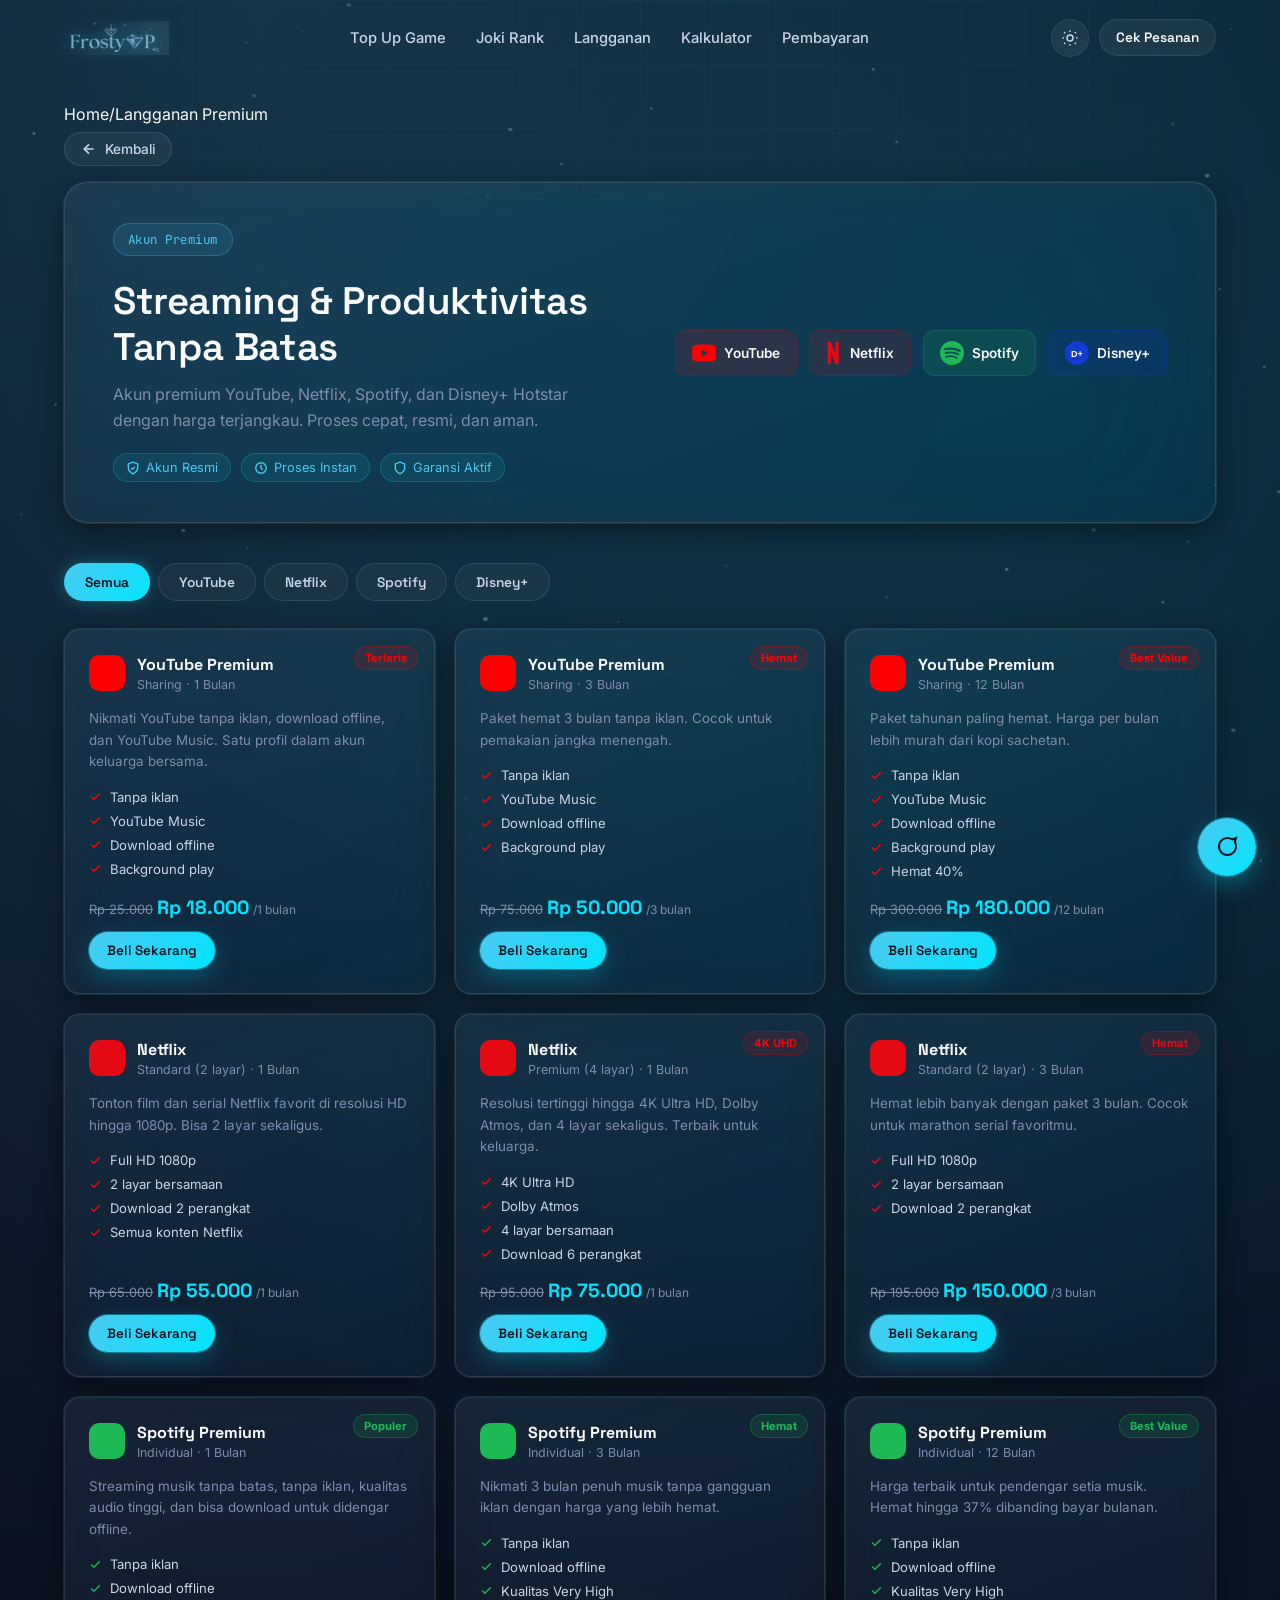
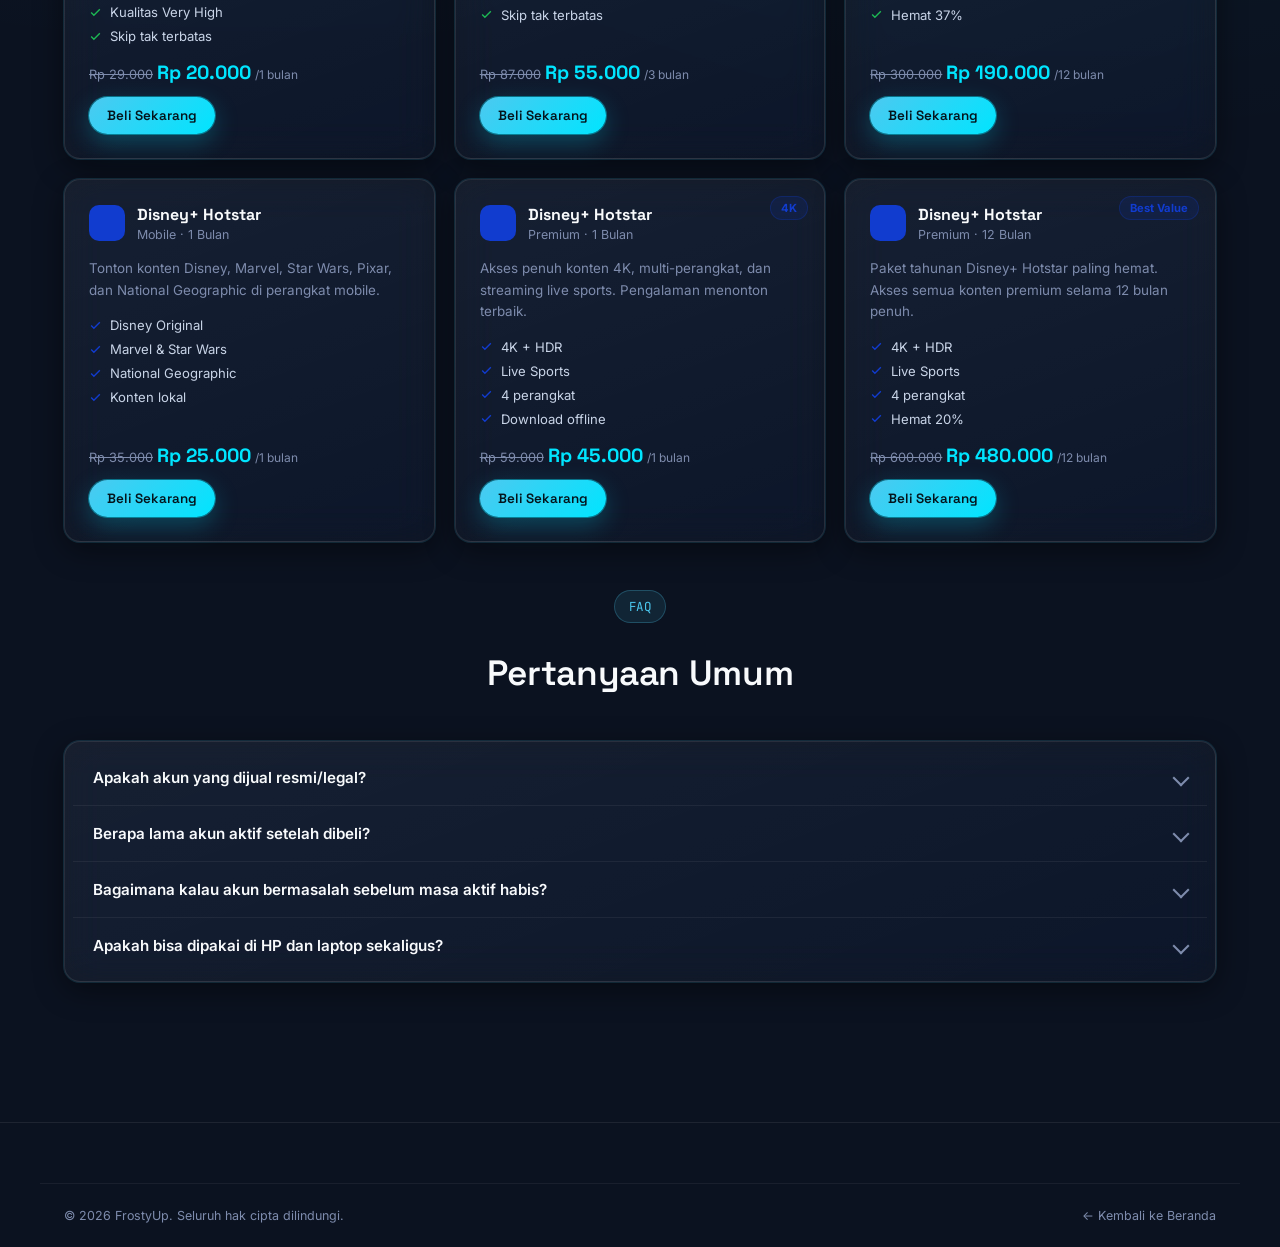
==== commit c198ee56: "Update apk.html" ====
--- a/apk.html
+++ b/apk.html
@@ -12,34 +12,26 @@
 <link rel="stylesheet" href="apk.css">
 </head>
 <body>
+<div class="bg-frost" aria-hidden="true"><canvas id="frostCanvas"></canvas><div class="bg-grid"></div></div>
 
-<div class="bg-frost" aria-hidden="true">
-  <canvas id="frostCanvas"></canvas>
-  <div class="bg-grid"></div>
-</div>
-
-<!-- NAVBAR -->
 <header class="nav" id="nav">
   <div class="nav-inner container">
     <a href="index.html" class="brand">
-      <span class="brand-mark">
-        <img src="logo.png" alt="FrostyUp" class="brand-logo-img">
-      </span>
+      <span class="brand-mark"><img src="logo.png" alt="FrostyUp" class="brand-logo-img"></span>
     </a>
     <nav class="nav-links">
       <a href="index.html#games">Top Up Game</a>
       <a href="joki.html">Joki Rank</a>
       <a href="apk.html" class="active">Langganan</a>
       <a href="kalkulator.html">Kalkulator</a>
-      <a href="index.html#payment">Pembayaran</a>
-      <a href="index.html#cek-pesanan">Cek Pesanan</a>
+      <a href="#payment">Pembayaran</a>
     </nav>
     <div class="nav-actions">
       <button class="icon-btn" id="themeToggle" aria-label="Ganti tema">
         <svg id="iconSun" viewBox="0 0 24 24" width="18" height="18" fill="none" stroke="currentColor" stroke-width="2"><circle cx="12" cy="12" r="4"/><path d="M12 2v2M12 20v2M4.2 4.2l1.4 1.4M18.4 18.4l1.4 1.4M2 12h2M20 12h2M4.2 19.8l1.4-1.4M18.4 5.6l1.4-1.4"/></svg>
         <svg id="iconMoon" viewBox="0 0 24 24" width="18" height="18" fill="none" stroke="currentColor" stroke-width="2" style="display:none"><path d="M21 12.8A9 9 0 1 1 11.2 3a7 7 0 0 0 9.8 9.8Z"/></svg>
       </button>
-      <a href="index.html#cek-pesanan" class="btn btn-ghost btn-sm">Cek Pesanan</a>
+      <a href="cek-pesanan.html" class="btn btn-ghost btn-sm">Cek Pesanan</a>
     </div>
     <button class="burger" id="burger" aria-label="Buka menu" aria-expanded="false"><span></span><span></span><span></span></button>
   </div>
@@ -50,18 +42,19 @@
   <a href="joki.html">Joki Rank</a>
   <a href="apk.html">Langganan</a>
   <a href="kalkulator.html">Kalkulator</a>
-  <a href="index.html#payment">Pembayaran</a>
-  <a href="index.html#cek-pesanan">Cek Pesanan</a>
+  <a href="cek-pesanan.html">Cek Pesanan</a>
 </div>
 
 <main class="apk-main">
   <div class="container">
+    <nav class="breadcrumb"><a href="index.html">Home</a><span>/</span><span class="current">Langganan Premium</span></nav>
+  <div class="back-btn-wrap">
+    <button onclick="history.back()" class="back-btn" aria-label="Kembali ke halaman sebelumnya">
+      <svg width="16" height="16" viewBox="0 0 24 24" fill="none" stroke="currentColor" stroke-width="2.5"><path d="M19 12H5M12 5l-7 7 7 7"/></svg>
+      Kembali
+    </button>
+  </div>
 
-    <nav class="breadcrumb" aria-label="Breadcrumb">
-      <a href="index.html">Home</a>
-      <span>/</span>
-      <span class="current">Langganan Premium</span>
-    </nav>
 
     <!-- HERO -->
     <div class="apk-hero glass">
@@ -76,20 +69,20 @@
         </div>
       </div>
       <div class="apk-hero-logos">
-        <div class="app-logo-chip yt">
-          <svg viewBox="0 0 24 24" width="28" height="28" fill="#FF0000"><path d="M23.5 6.2a3 3 0 0 0-2.1-2.1C19.5 3.5 12 3.5 12 3.5s-7.5 0-9.4.6A3 3 0 0 0 .5 6.2C0 8.1 0 12 0 12s0 3.9.5 5.8a3 3 0 0 0 2.1 2.1c1.9.6 9.4.6 9.4.6s7.5 0 9.4-.6a3 3 0 0 0 2.1-2.1C24 15.9 24 12 24 12s0-3.9-.5-5.8ZM9.7 15.5V8.5l6.3 3.5-6.3 3.5Z"/></svg>
+        <div class="app-logo-chip" style="background:rgba(255,0,0,0.12);border:1px solid rgba(255,0,0,0.2);">
+          <svg viewBox="0 0 24 24" width="24" height="24" fill="#FF0000"><path d="M23.5 6.2a3 3 0 0 0-2.1-2.1C19.5 3.5 12 3.5 12 3.5s-7.5 0-9.4.6A3 3 0 0 0 .5 6.2C0 8.1 0 12 0 12s0 3.9.5 5.8a3 3 0 0 0 2.1 2.1c1.9.6 9.4.6 9.4.6s7.5 0 9.4-.6a3 3 0 0 0 2.1-2.1C24 15.9 24 12 24 12s0-3.9-.5-5.8ZM9.7 15.5V8.5l6.3 3.5-6.3 3.5Z"/></svg>
           YouTube
         </div>
-        <div class="app-logo-chip nf">
-          <svg viewBox="0 0 24 24" width="28" height="28" fill="#E50914"><path d="M5.398 0v.006c3.028 8.556 5.37 15.175 8.348 23.622.943.26 1.89.516 2.833.771L8.487 0H5.398zm8.489 0v9.63L18.6 22.951c.942-.259 1.89-.515 2.833-.771V0h-2.946v9.63zm-5.54 0H5.398v2.996h2.949V0zm-2.946 0v2.996h2.946V0H5.401Z"/></svg>
+        <div class="app-logo-chip" style="background:rgba(229,9,20,0.12);border:1px solid rgba(229,9,20,0.2);">
+          <svg viewBox="0 0 111 190" width="16" height="22" fill="#E50914"><path d="M0 0h30l36 100V0h30v190l-30-1-36-99v100H0z"/></svg>
           Netflix
         </div>
-        <div class="app-logo-chip sp">
-          <svg viewBox="0 0 24 24" width="28" height="28" fill="#1DB954"><path d="M12 0C5.4 0 0 5.4 0 12s5.4 12 12 12 12-5.4 12-12S18.66 0 12 0zm5.521 17.34c-.24.359-.66.48-1.021.24-2.82-1.74-6.36-2.101-10.561-1.141-.418.122-.779-.179-.899-.539-.12-.421.18-.78.54-.9 4.56-1.021 8.52-.6 11.64 1.32.42.18.479.659.301 1.02zm1.44-3.3c-.301.42-.841.6-1.262.3-3.239-1.98-8.159-2.58-11.939-1.38-.479.12-1.02-.12-1.14-.6-.12-.48.12-1.021.6-1.141C9.6 9.9 15 10.561 18.72 12.84c.361.181.54.78.241 1.2zm.12-3.36C15.24 8.4 8.82 8.16 5.16 9.301c-.6.179-1.2-.181-1.38-.721-.18-.601.18-1.2.72-1.381 4.26-1.26 11.28-1.02 15.721 1.621.539.3.719 1.02.419 1.56-.299.421-1.02.599-1.559.3z"/></svg>
+        <div class="app-logo-chip" style="background:rgba(29,185,84,0.12);border:1px solid rgba(29,185,84,0.2);">
+          <svg viewBox="0 0 24 24" width="24" height="24" fill="#1DB954"><path d="M12 0C5.4 0 0 5.4 0 12s5.4 12 12 12 12-5.4 12-12S18.66 0 12 0zm5.521 17.34c-.24.359-.66.48-1.021.24-2.82-1.74-6.36-2.101-10.561-1.141-.418.122-.779-.179-.899-.539-.12-.421.18-.78.54-.9 4.56-1.021 8.52-.6 11.64 1.32.42.18.479.659.301 1.02zm1.44-3.3c-.301.42-.841.6-1.262.3-3.239-1.98-8.159-2.58-11.939-1.38-.479.12-1.02-.12-1.14-.6-.12-.48.12-1.021.6-1.141C9.6 9.9 15 10.561 18.72 12.84c.361.181.54.78.241 1.2zm.12-3.36C15.24 8.4 8.82 8.16 5.16 9.301c-.6.179-1.2-.181-1.38-.721-.18-.601.18-1.2.72-1.381 4.26-1.26 11.28-1.02 15.721 1.621.539.3.719 1.02.419 1.56-.299.421-1.02.599-1.559.3z"/></svg>
           Spotify
         </div>
-        <div class="app-logo-chip ds">
-          <svg viewBox="0 0 24 24" width="28" height="28" fill="#113CCF"><path d="M3.78 0a3.782 3.782 0 0 0-2.67 1.107A3.782 3.782 0 0 0 0 3.776v16.448A3.782 3.782 0 0 0 3.78 24h16.44A3.782 3.782 0 0 0 24 20.224V3.776A3.782 3.782 0 0 0 20.22 0H3.78zm8.326 5.488c1.71 0 3.098.52 4.164 1.557 1.066 1.038 1.6 2.396 1.6 4.078 0 1.672-.54 3.025-1.617 4.063-1.078 1.037-2.472 1.556-4.18 1.556H7.788V5.488h4.318zm-.07 1.665H9.57v7.924h2.504c1.276 0 2.277-.377 3.003-1.132.726-.755 1.09-1.79 1.09-3.104 0-1.303-.36-2.328-1.08-3.077-.718-.748-1.717-1.121-2.995-1.121l-.035.51z"/></svg>
+        <div class="app-logo-chip" style="background:rgba(17,60,207,0.15);border:1px solid rgba(17,60,207,0.3);">
+          <svg viewBox="0 0 24 24" width="24" height="24"><circle cx="12" cy="12" r="12" fill="#113CCF"/><text x="12" y="16" text-anchor="middle" fill="white" font-size="9" font-weight="bold" font-family="Arial">D+</text></svg>
           Disney+
         </div>
       </div>
@@ -105,51 +98,10 @@
     </div>
 
     <!-- PRODUCT GRID -->
-    <div class="apk-grid" id="apkGrid">
-      <!-- Diisi oleh apk.js -->
-    </div>
-
-    <!-- HOW IT WORKS -->
-    <section class="apk-how glass" style="margin-top:60px;">
-      <div class="section-head">
-        <span class="eyebrow eyebrow-light">Cara Pembelian</span>
-        <h2>Cara Beli Akun Premium</h2>
-      </div>
-      <div class="apk-steps">
-        <div class="apk-step">
-          <div class="apk-step-num">1</div>
-          <h4>Pilih Produk</h4>
-          <p class="muted">Pilih layanan dan durasi langganan yang sesuai kebutuhanmu.</p>
-        </div>
-        <div class="apk-step-arrow">
-          <svg width="24" height="24" viewBox="0 0 24 24" fill="none" stroke="currentColor" stroke-width="2"><path d="M5 12h14M13 6l6 6-6 6"/></svg>
-        </div>
-        <div class="apk-step">
-          <div class="apk-step-num">2</div>
-          <h4>Isi Data Kontak</h4>
-          <p class="muted">Masukkan email aktifmu untuk pengiriman akun/informasi login.</p>
-        </div>
-        <div class="apk-step-arrow">
-          <svg width="24" height="24" viewBox="0 0 24 24" fill="none" stroke="currentColor" stroke-width="2"><path d="M5 12h14M13 6l6 6-6 6"/></svg>
-        </div>
-        <div class="apk-step">
-          <div class="apk-step-num">3</div>
-          <h4>Bayar</h4>
-          <p class="muted">Pilih metode pembayaran favoritmu — QRIS, transfer bank, e-wallet.</p>
-        </div>
-        <div class="apk-step-arrow">
-          <svg width="24" height="24" viewBox="0 0 24 24" fill="none" stroke="currentColor" stroke-width="2"><path d="M5 12h14M13 6l6 6-6 6"/></svg>
-        </div>
-        <div class="apk-step">
-          <div class="apk-step-num">4</div>
-          <h4>Terima Info Akun</h4>
-          <p class="muted">Data akun/voucher dikirim otomatis ke emailmu dalam hitungan menit.</p>
-        </div>
-      </div>
-    </section>
+    <div class="apk-grid" id="apkGrid"></div>
 
     <!-- FAQ -->
-    <section style="margin-top:60px; margin-bottom:60px;">
+    <section style="margin-top:48px; margin-bottom:60px;">
       <div class="section-head">
         <span class="eyebrow eyebrow-light">FAQ</span>
         <h2>Pertanyaan Umum</h2>
@@ -157,23 +109,19 @@
       <div class="apk-faq-list glass">
         <details class="apk-faq-item">
           <summary>Apakah akun yang dijual resmi/legal?</summary>
-          <p>Ya. Semua akun yang kami jual adalah akun resmi berlisensi dari platform masing-masing. Kami tidak menjual akun hasil pembajakan atau cracking.</p>
+          <p>Ya. Semua akun yang kami jual adalah akun resmi berlisensi dari platform masing-masing.</p>
         </details>
         <details class="apk-faq-item">
           <summary>Berapa lama akun aktif setelah dibeli?</summary>
-          <p>Durasi aktif sesuai dengan paket yang dipilih (1 bulan, 3 bulan, atau 12 bulan), dihitung sejak aktivasi. Detail durasi tertera di setiap kartu produk.</p>
+          <p>Durasi aktif sesuai dengan paket yang dipilih (1 bulan, 3 bulan, atau 12 bulan), dihitung sejak aktivasi.</p>
         </details>
         <details class="apk-faq-item">
           <summary>Bagaimana kalau akun bermasalah sebelum masa aktif habis?</summary>
-          <p>Semua produk bergaransi selama masa aktif berlangsung. Hubungi CS kami lewat live chat atau WhatsApp, dan kami akan membantu mengganti akun yang bermasalah.</p>
+          <p>Semua produk bergaransi selama masa aktif berlangsung. Hubungi CS kami dan kami akan mengganti akun yang bermasalah.</p>
         </details>
         <details class="apk-faq-item">
           <summary>Apakah bisa dipakai di HP dan laptop sekaligus?</summary>
-          <p>Tergantung jenis paket. Paket "Sharing" berbagi screen dengan pengguna lain di profil berbeda; paket "Private" khusus untuk akun sendiri yang bisa dipakai di semua perangkat yang didukung masing-masing platform.</p>
-        </details>
-        <details class="apk-faq-item">
-          <summary>Apakah saya perlu ubah password akun?</summary>
-          <p>Untuk akun sharing: jangan ubah password karena akan mengganggu pengguna lain. Untuk akun private: kami rekomendasikan untuk mengubah password setelah menerima informasi login.</p>
+          <p>Tergantung jenis paket. Paket Sharing berbagi profil; paket Private khusus untuk akun sendiri di semua perangkat yang didukung.</p>
         </details>
       </div>
     </section>
@@ -181,15 +129,12 @@
   </div>
 </main>
 
-<!-- FOOTER -->
 <footer class="footer">
   <div class="container footer-bottom">
     <span>© 2026 FrostyUp. Seluruh hak cipta dilindungi.</span>
     <a href="index.html">← Kembali ke Beranda</a>
   </div>
 </footer>
-
-<!-- FAB -->
 <div class="fab-wrap" id="fabWrap">
   <div class="fab-menu" id="fabMenu">
     <a href="#" class="fab-item wa">WhatsApp</a>
@@ -200,9 +145,7 @@
     <svg width="24" height="24" viewBox="0 0 24 24" fill="none" stroke="currentColor" stroke-width="2"><path d="M21 11.5a8.5 8.5 0 1 1-3.8-7.1L21 3l-1.2 3.6c.78 1.36 1.2 2.85 1.2 4.4Z"/></svg>
   </button>
 </div>
-
 <div class="toast" id="toast"></div>
-
 <script src="common.js"></script>
 <script src="apk.js"></script>
 </body>
--- a/style.css
+++ b/style.css
@@ -660,30 +660,8 @@
 .reward-card h3{ font-size: 1.3rem; margin: 8px 0 10px; }
 .reward-card p{ margin-bottom: 22px; }
 
-.spin-wheel-wrap{ position:relative; width: 220px; height:220px; margin: 0 auto 24px; }
-.spin-wheel{
-  width:100%; height:100%; border-radius:50%; position:relative; overflow:hidden;
-  border: 4px solid rgba(76,201,240,0.35);
-  box-shadow: 0 0 30px rgba(0,229,255,0.25), inset 0 0 20px rgba(0,229,255,0.1);
-  transition: transform 3.2s cubic-bezier(.17,.89,.32,1.1);
-  background: conic-gradient(from 0deg,
-    rgba(76,201,240,0.18) 0deg 60deg,
-    rgba(0,229,255,0.1) 60deg 120deg,
-    rgba(76,201,240,0.18) 120deg 180deg,
-    rgba(0,229,255,0.1) 180deg 240deg,
-    rgba(76,201,240,0.18) 240deg 300deg,
-    rgba(0,229,255,0.1) 300deg 360deg);
-}
-.spin-seg{
-  position:absolute; width:50%; height:50%; display:flex; align-items:flex-start; justify-content:center;
-  padding-top: 14px; font-size: 1.3rem; left:50%; top:50%; transform-origin: 0 0;
-}
-.s1{ transform: rotate(0deg) translate(-50%,-100%); }
-.s2{ transform: rotate(60deg) translate(-50%,-100%); }
-.s3{ transform: rotate(120deg) translate(-50%,-100%); }
-.s4{ transform: rotate(180deg) translate(-50%,-100%); }
-.s5{ transform: rotate(240deg) translate(-50%,-100%); }
-.s6{ transform: rotate(300deg) translate(-50%,-100%); }
+.spin-wheel-wrap{ position:relative; width:240px; height:240px; margin:0 auto 24px; }
+#spinWheel{ display:block; border-radius:50%; }
 .spin-pointer{
   position:absolute; top:-6px; left:50%; transform: translateX(-50%);
   width:0; height:0; border-left:10px solid transparent; border-right:10px solid transparent;
@@ -995,3 +973,45 @@
   .promo-code-box{ flex-direction:column; gap: 10px; }
   .promo-copy-btn{ width:100%; }
 }
+
+/* ===== Back Button ===== */
+.back-btn-wrap{ margin: 8px 0 16px; }
+.back-btn{
+  display:inline-flex; align-items:center; gap:8px;
+  padding:8px 16px; border-radius:999px;
+  background:rgba(255,255,255,0.05); border:1px solid rgba(255,255,255,0.1);
+  color:var(--frost-dim); font-size:0.85rem; font-weight:500;
+  cursor:pointer; transition:all .2s ease;
+}
+.back-btn:hover{
+  background:rgba(0,229,255,0.08); border-color:rgba(0,229,255,0.3);
+  color:var(--cyan); transform:translateX(-3px);
+}
+
+/* ===== APK Promo Banner (homepage) ===== */
+.apk-promo-banner{ display:block; }
+.apk-promo-inner{
+  border-radius:var(--radius-lg); overflow:hidden;
+  display:flex; align-items:stretch; min-height:160px;
+  transition:all .3s ease;
+}
+.apk-promo-inner:hover{
+  transform:translateY(-2px);
+  box-shadow:0 8px 32px rgba(0,229,255,0.15);
+}
+.apk-promo-visual{
+  flex:1; min-width:0; overflow:hidden;
+}
+.apk-promo-visual svg{ display:block; }
+.apk-promo-content{
+  flex-shrink:0; width:260px; padding:28px 28px 28px 24px;
+  display:flex; flex-direction:column; justify-content:center;
+  border-left:1px solid rgba(255,255,255,0.06);
+}
+.apk-promo-content h3{ font-size:1.3rem; margin:8px 0 6px; }
+.apk-promo-content p{ font-size:0.85rem; color:var(--muted); line-height:1.5; margin:0; }
+
+@media(max-width:768px){
+  .apk-promo-inner{ flex-direction:column; }
+  .apk-promo-content{ width:auto; border-left:none; border-top:1px solid rgba(255,255,255,0.06); }
+}
